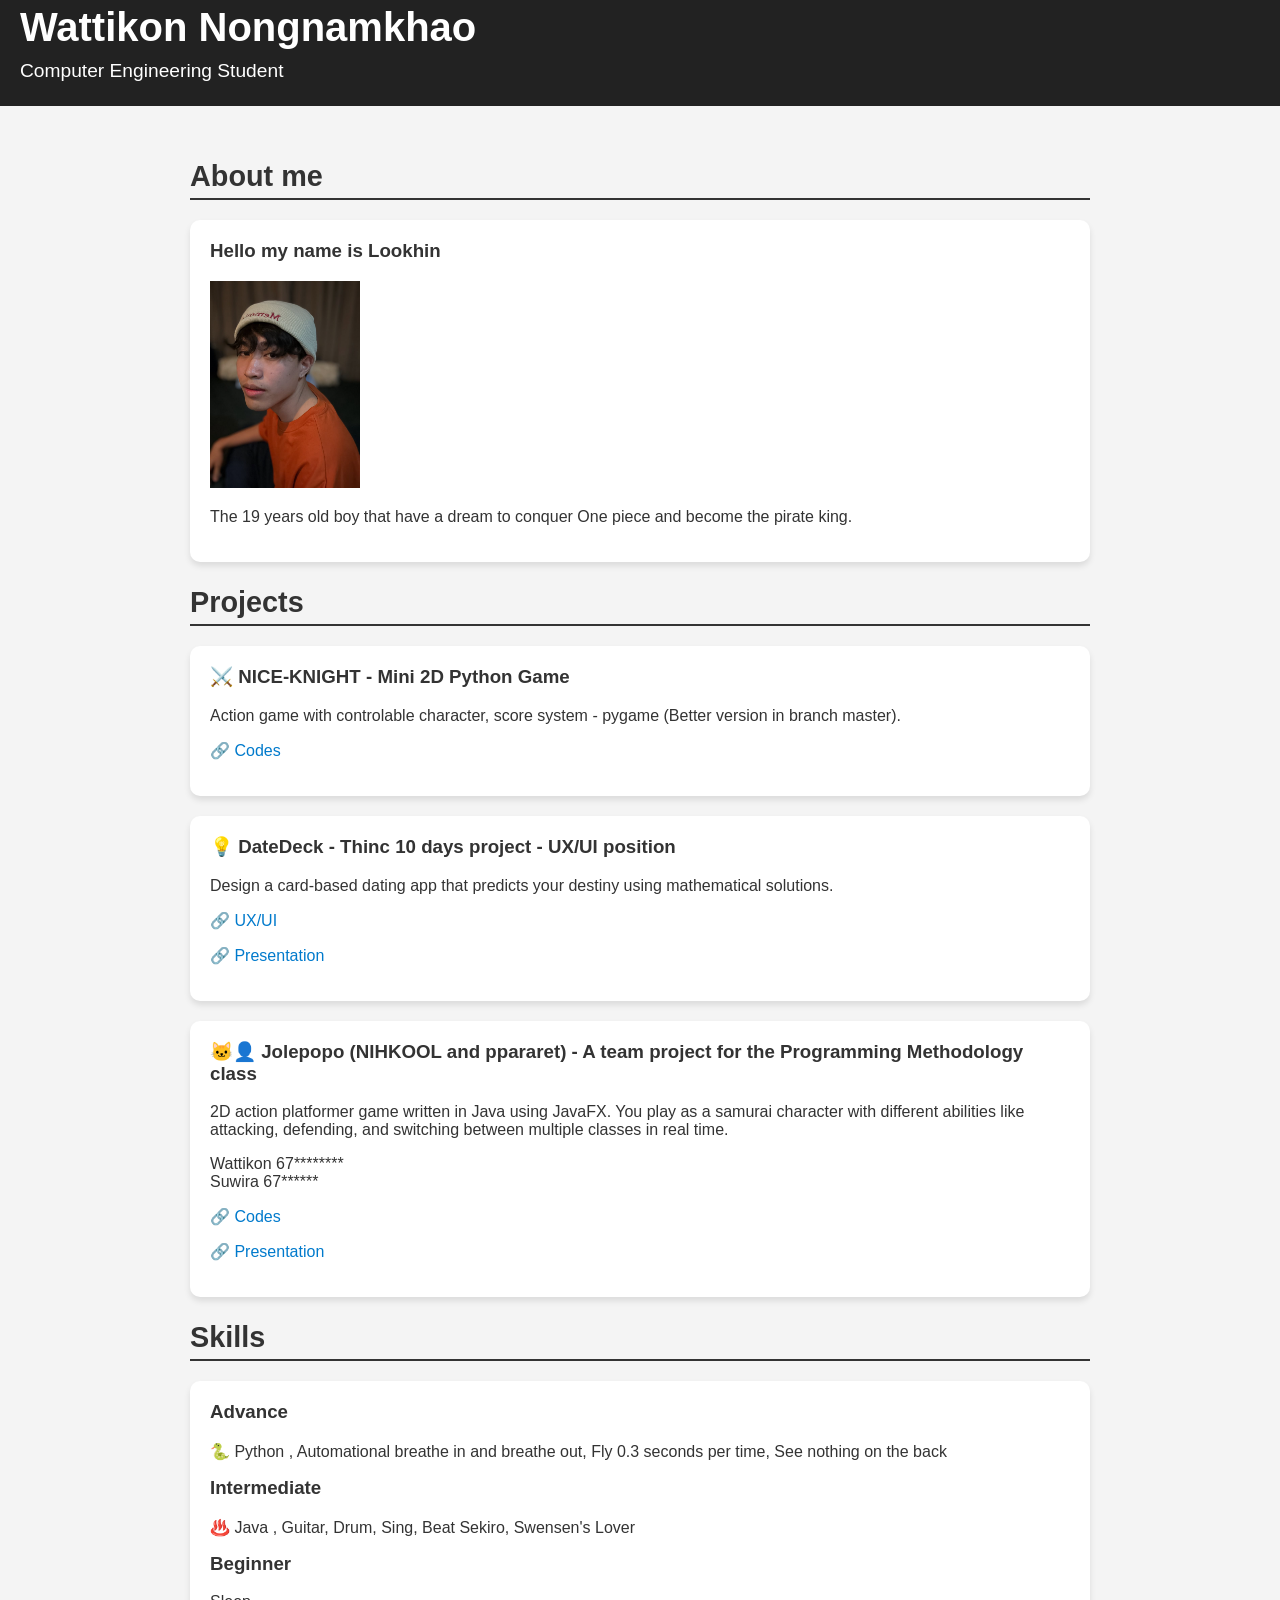
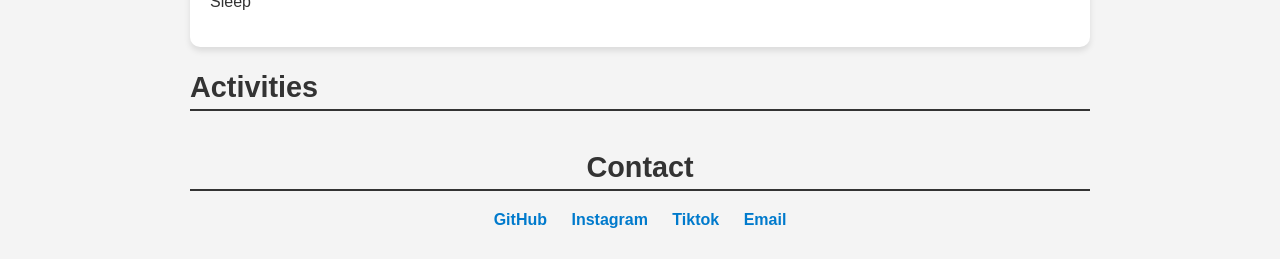
==== index.html @ 2726d1ad "change name little bit" ====
<!DOCTYPE html>
<html lang="en">
<head>
  <meta charset="UTF-8">
  <meta name="viewport" content="width=device-width, initial-scale=1">
  <title>Portfolio</title>
  <link rel="stylesheet" href="style.css">
</head>
<body>

  <header>
    <h1>Wattikon Nongnamkhao</h1>
    <p>Computer Engineering Student</p>
  </header>

  <div class="container">
    <section>
      <h2 class="section-title"> About me </h2>
        <div class="project">
        <h3>Hello my name is Lookhin</h3>
          <img src="me.png" alt="โลโก้" width="150">
        <p> The 19 years old boy that have a dream to conquer One piece and become the pirate king.</p>

    </section>

    <section>
      <h2 class="section-title"> Projects </h2>

        <div class="project">
        <h3>⚔️ NICE-KNIGHT - Mini 2D Python Game</h3>
        <p>Action game with controlable character, score system - pygame (Better version in branch master). </p>
        <p><a href="https://github.com/NIHKOOL/NICE-KNIGHT" target="_blank">🔗 Codes</a></p>
      </div>

        <div class="project">
        <h3>💡 DateDeck - Thinc 10 days project - UX/UI position</h3>
        <p>Design a card-based dating app that predicts your destiny using mathematical solutions. </p>
        <p><a href="https://www.figma.com/design/FRunFDWanLf1aC9BhrR9Vx/10_DAY_PG?node-id=0-1&t=6bzCYbvGDAJPEslu-1" target="_blank">🔗 UX/UI</a></p>
        <p><a href="https://www.canva.com/design/DAGh5MFsft0/31cRJCzz3CAbhAzJuCZLPA/view?utm_content=DAGh5MFsft0&utm_campaign=designshare&utm_medium=link2&utm_source=uniquelinks&utlId=h1750d7910d" target="_blank">🔗 Presentation</a></p>
      </div>
      
      <div class="project">
        <h3>🐱‍👤 Jolepopo (NIHKOOL and ppararet) - A team project for the Programming Methodology class </h3>
        <p>2D action platformer game written in Java using JavaFX. You play as a samurai character with different abilities like attacking, defending, and switching between multiple classes in real time. </p>
        <p>Wattikon 67********  <br> Suwira 67****** </p>

        <p><a href="https://github.com/NIHKOOL/Jolepopo" target="_blank">🔗 Codes</a></p>
        <p><a href="https://youtu.be/oEIywyK6eEs?si=qFvQbNVaqXDaj-V-" target="_blank">🔗 Presentation</a></p>
      </div>

    <section>
      <h2 class="section-title"> Skills </h2>
        <div class="project">
        <h3> Advance </h3>
          <p> 🐍 Python , Automational breathe in and breathe out, Fly 0.3 seconds per time, See nothing on the back</p>
        <h3> Intermediate </h3>
          <p> ♨️ Java , Guitar, Drum, Sing, Beat Sekiro, Swensen's Lover</p>
        <h3> Beginner </h3>
          <p> Sleep </p>
    </section>

     <section>
      <h2 class="section-title"> Activities </h2>

      
    </section>

    <section class="contact">
      <h2 class="section-title">Contact</h2>
      <p></p>
      <div class="social">
        <a href="https://github.com/NIHKOOL" target="_blank">GitHub</a> 
        <a href="https://instagram.com/lo.hin.ok" target="_blank">Instagram</a>
        <a href="https://www.tiktok.com/@nihkool4" target="_blank"> Tiktok</a>
        <a href="https://mail.google.com/mail/u/0/?fs=1&to=wattikorn.nongnamkhao@gmail.com&tf=cm" target="_blank"> Email</a>
      </div>
    </section>
  </div>

</body>
</html>
---- style.css ----
body {
  margin: 0;
  font-family: 'Segoe UI', sans-serif;
  background-color: #f4f4f4;
  color: #333;
}

header {
  background-color: #222;
  color: white;
  padding: 5px 20px;
  text-align: left;
}

header h1 {
  margin: 0;
  font-size: 2.5em;
}

header p {
  margin-top: 10px;
  font-size: 1.2em;
}

.container {
  max-width: 900px;
  margin: auto;
  padding: 30px 20px;
}

.section-title {
  font-size: 1.8em;
  margin-bottom: 20px;
  border-bottom: 2px solid #333;
  padding-bottom: 5px;
}

.project {
  background-color: white;
  padding: 20px;
  margin-bottom: 20px;
  border-radius: 10px;
  box-shadow: 0 4px 6px rgba(0,0,0,0.1);
}

.project h3 {
  margin-top: 0;
}

.project a {
  color: #007acc;
  text-decoration: none;
}

.contact {
  text-align: center;
  margin-top: 40px;
}

.social a {
  margin: 0 10px;
  text-decoration: none;
  color: #007acc;
  font-weight: bold;
}
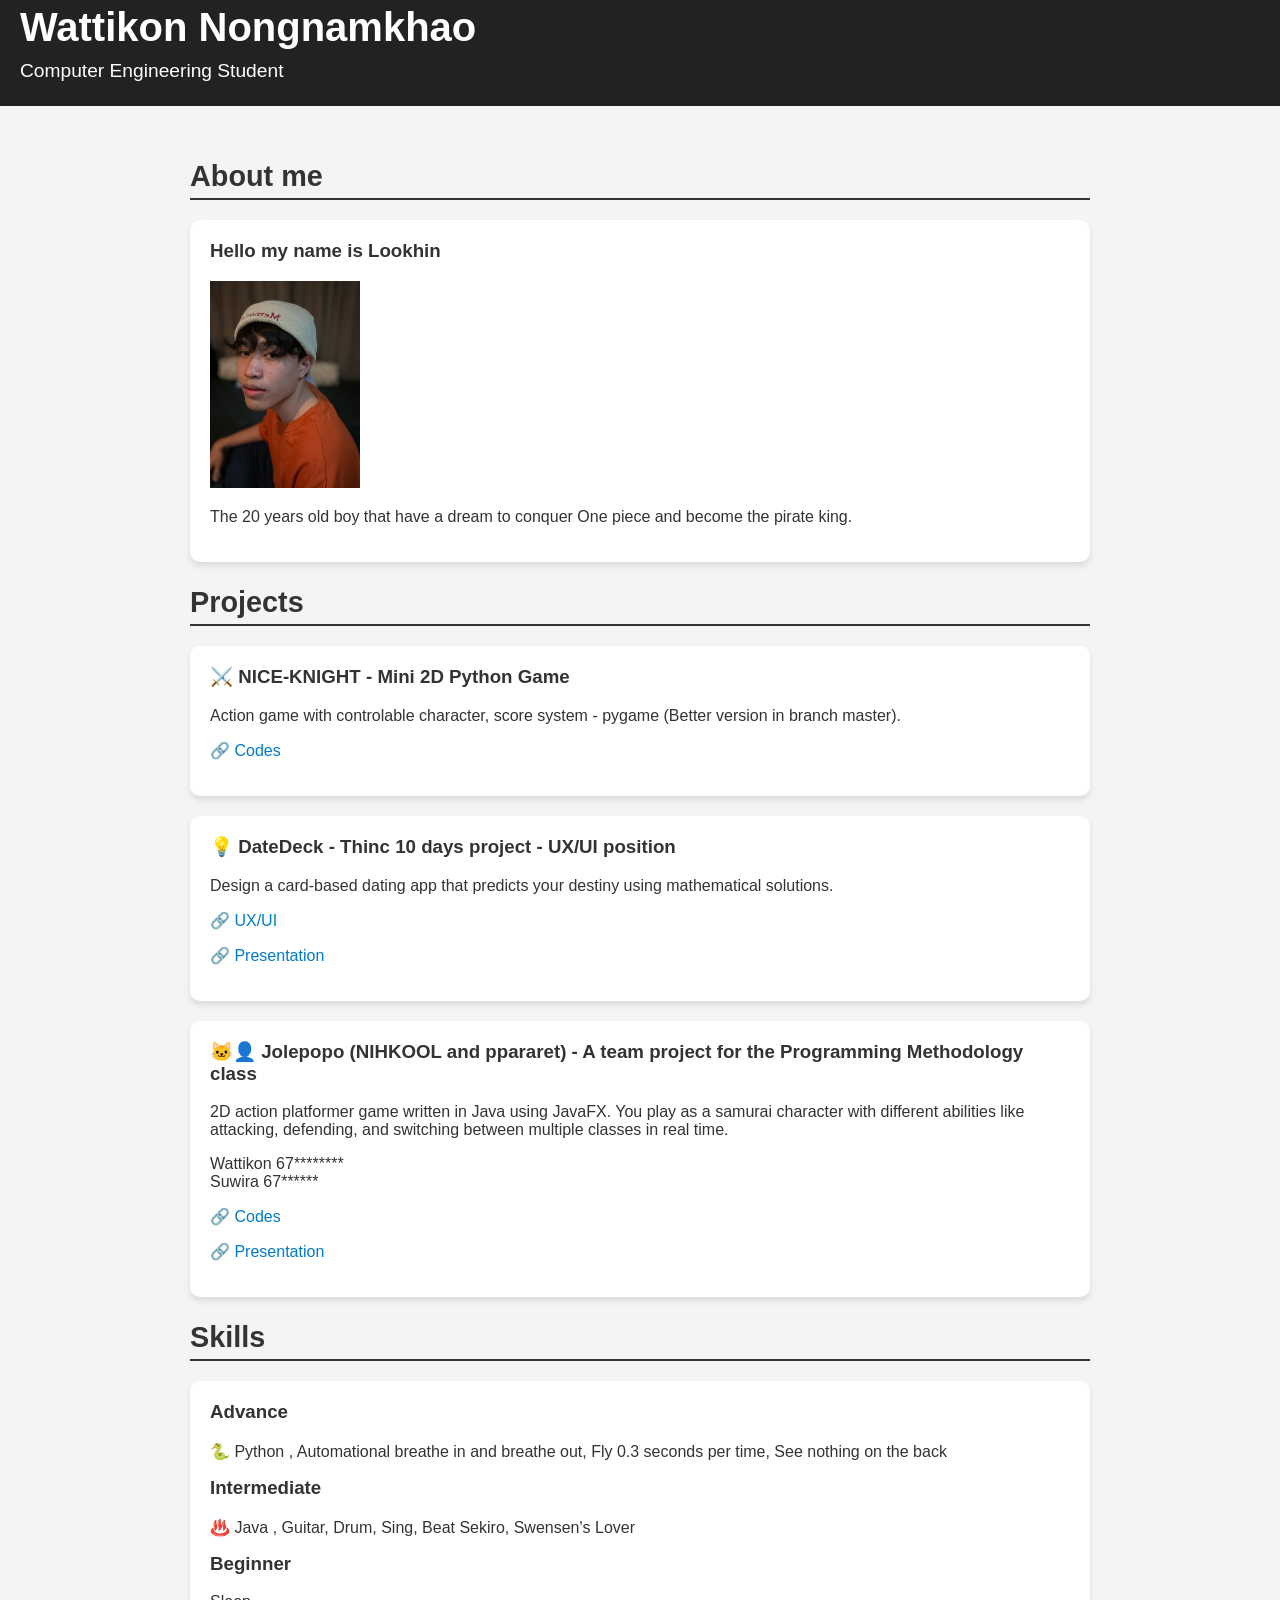
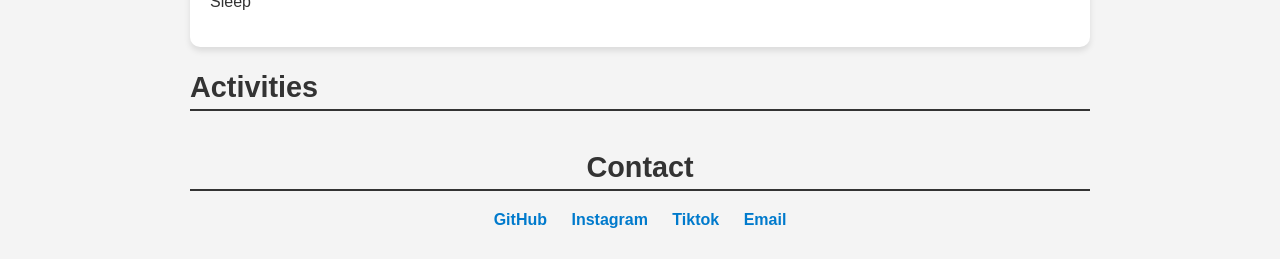
==== commit 5c1ff77a: "change age" ====
--- a/index.html
+++ b/index.html
@@ -19,7 +19,7 @@
         <div class="project">
         <h3>Hello my name is Lookhin</h3>
           <img src="me.png" alt="โลโก้" width="150">
-        <p> The 19 years old boy that have a dream to conquer One piece and become the pirate king.</p>
+        <p> The 20 years old boy that have a dream to conquer One piece and become the pirate king.</p>
 
     </section>
 
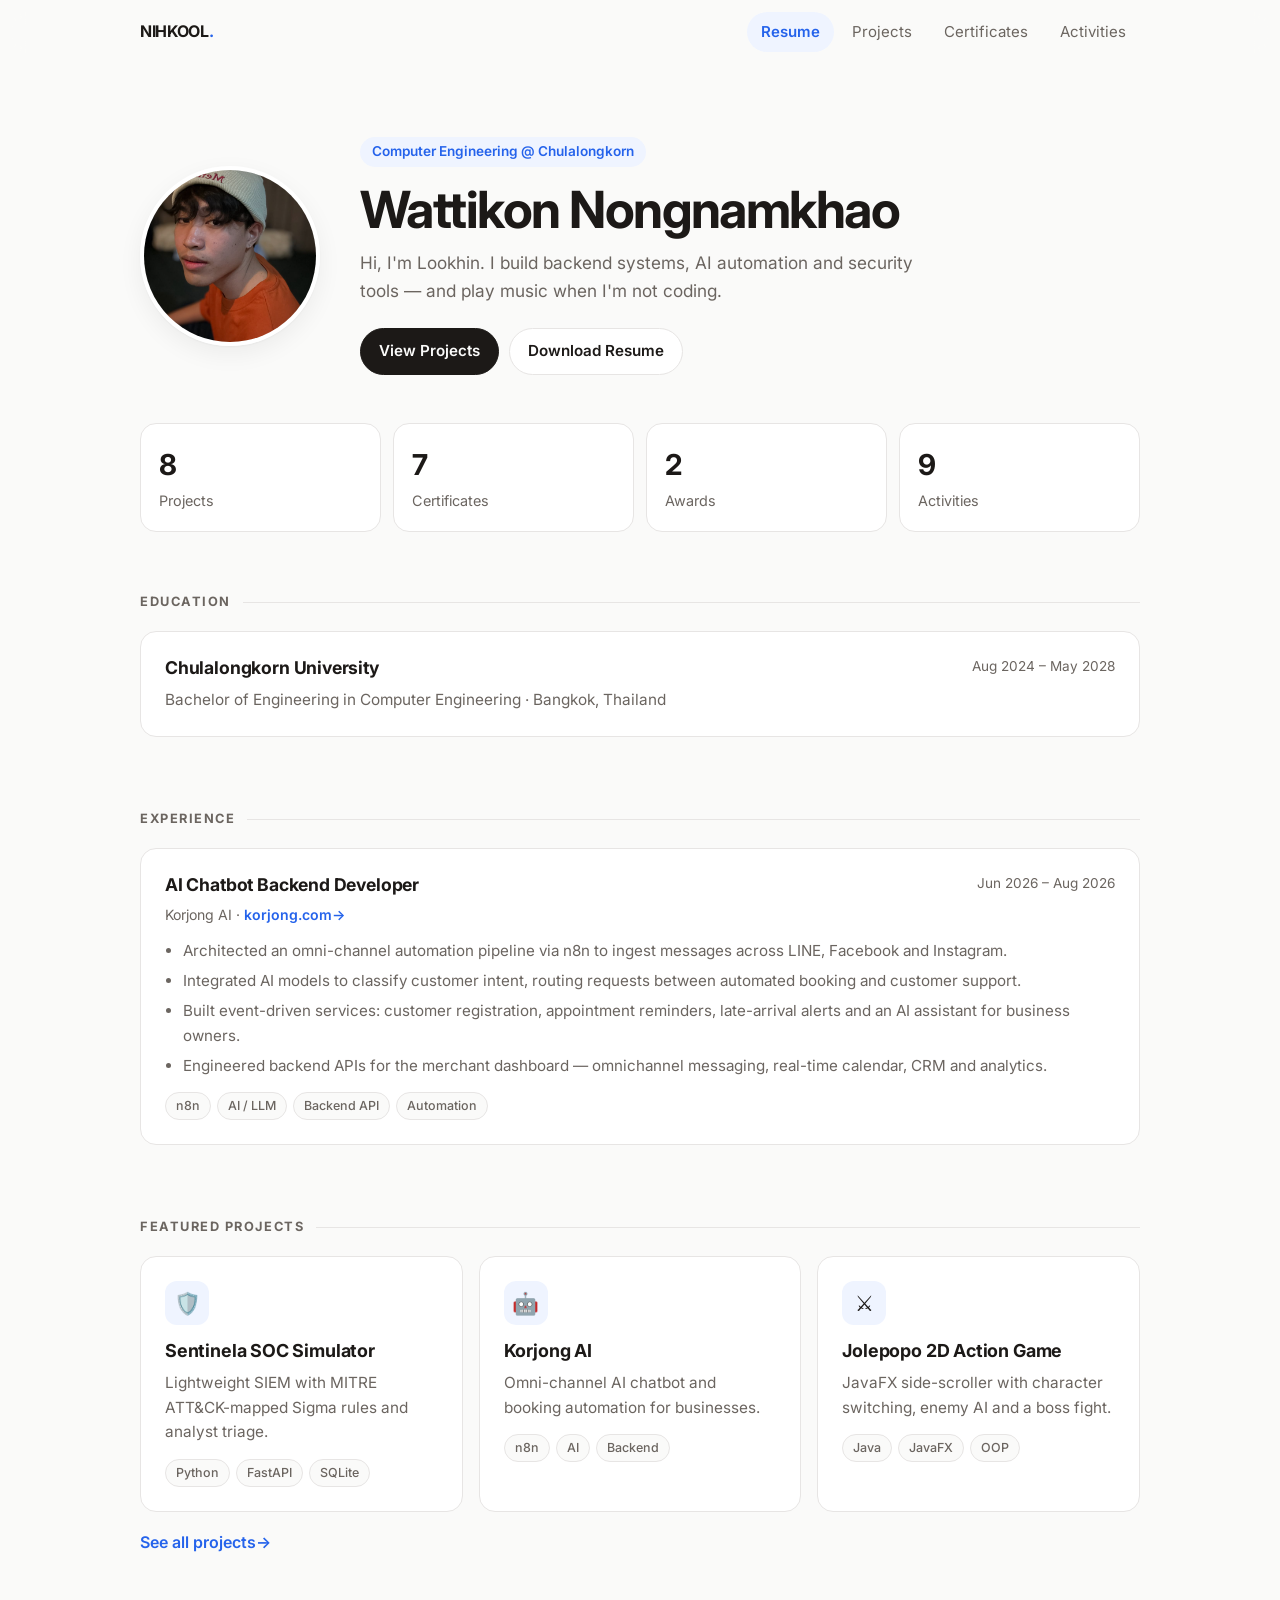
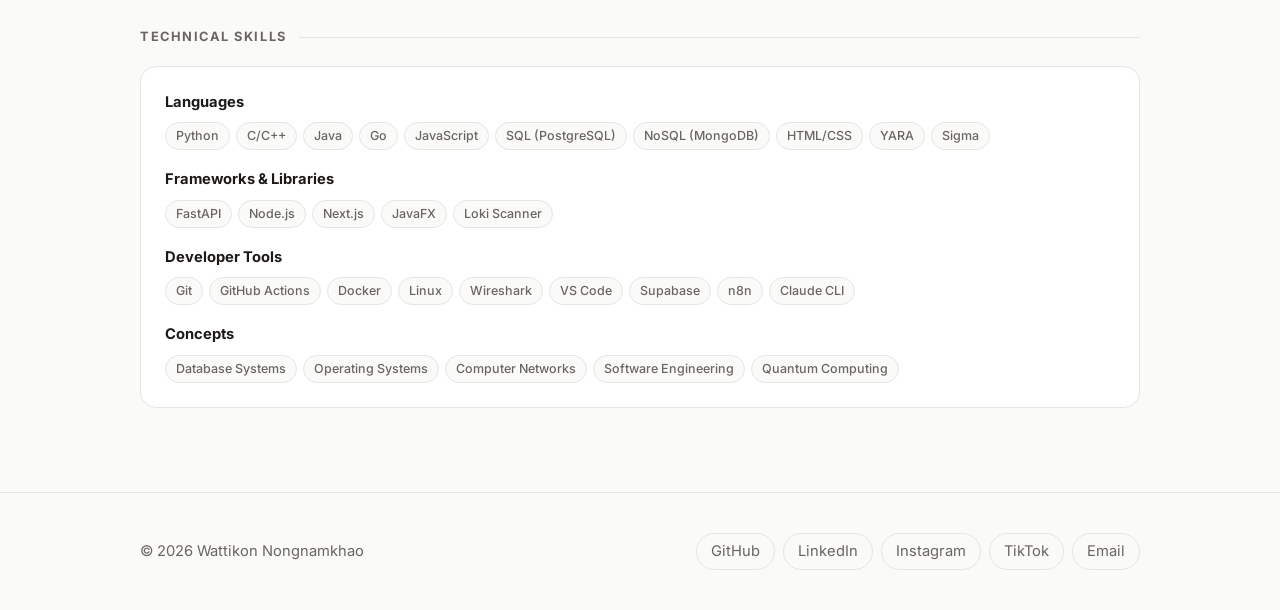
==== commit feff821a: "Redesign" ====
--- a/index.html
+++ b/index.html
@@ -3,79 +3,151 @@
 <head>
   <meta charset="UTF-8">
   <meta name="viewport" content="width=device-width, initial-scale=1">
-  <title>Portfolio</title>
+  <title>Wattikon Nongnamkhao — Portfolio</title>
+  <meta name="description" content="Wattikon Nongnamkhao — Computer Engineering student at Chulalongkorn University. Backend, AI automation and cybersecurity.">
+  <link rel="preconnect" href="https://fonts.googleapis.com">
+  <link rel="preconnect" href="https://fonts.gstatic.com" crossorigin>
+  <link href="https://fonts.googleapis.com/css2?family=Inter:wght@400;500;600;700&family=Noto+Sans+Thai:wght@400;600&display=swap" rel="stylesheet">
   <link rel="stylesheet" href="style.css">
 </head>
 <body>
 
-  <header>
-    <h1>Wattikon Nongnamkhao</h1>
-    <p>Computer Engineering Student</p>
-  </header>
+  <nav class="nav">
+    <div class="container nav-inner">
+      <a href="index.html" class="logo">NIHKOOL<span>.</span></a>
+      <button class="menu-btn" aria-label="Menu"><span></span><span></span><span></span></button>
+      <ul class="nav-links">
+        <li><a href="index.html">Resume</a></li>
+        <li><a href="projects.html">Projects</a></li>
+        <li><a href="certificates.html">Certificates</a></li>
+        <li><a href="activities.html">Activities</a></li>
+      </ul>
+    </div>
+  </nav>
 
-  <div class="container">
+  <main class="container">
+
+    <header class="hero">
+      <img src="me.png" alt="Wattikon Nongnamkhao" class="hero-photo">
+      <div>
+        <span class="eyebrow">Computer Engineering @ Chulalongkorn</span>
+        <h1>Wattikon Nongnamkhao</h1>
+        <p class="lead">Hi, I'm Lookhin. I build backend systems, AI automation and security tools — and play music when I'm not coding.</p>
+        <div class="hero-actions">
+          <a href="projects.html" class="btn primary">View Projects</a>
+          <a href="Wattikon%20Nongnamkhao%20-%20Resume.pdf" class="btn" target="_blank">Download Resume</a>
+        </div>
+      </div>
+    </header>
+
+    <div class="stats reveal">
+      <a href="projects.html" class="stat"><b>8</b><span>Projects</span></a>
+      <a href="certificates.html" class="stat"><b>7</b><span>Certificates</span></a>
+      <a href="certificates.html#awards" class="stat"><b>2</b><span>Awards</span></a>
+      <a href="activities.html" class="stat"><b>9</b><span>Activities</span></a>
+    </div>
+
     <section>
-      <h2 class="section-title"> About me </h2>
-        <div class="project">
-        <h3>Hello my name is Lookhin</h3>
-          <img src="me.png" alt="โลโก้" width="150">
-        <p> The 20 years old boy that have a dream to conquer One piece and become the pirate king.</p>
-
+      <h2 class="section-title">Education</h2>
+      <div class="card reveal">
+        <div class="row">
+          <h3>Chulalongkorn University</h3>
+          <span class="date">Aug 2024 – May 2028</span>
+        </div>
+        <p>Bachelor of Engineering in Computer Engineering · Bangkok, Thailand</p>
+      </div>
     </section>
 
     <section>
-      <h2 class="section-title"> Projects </h2>
-
-        <div class="project">
-        <h3>⚔️ NICE-KNIGHT - Mini 2D Python Game</h3>
-        <p>Action game with controlable character, score system - pygame (Better version in branch master). </p>
-        <p><a href="https://github.com/NIHKOOL/NICE-KNIGHT" target="_blank">🔗 Codes</a></p>
+      <h2 class="section-title">Experience</h2>
+      <div class="card reveal">
+        <div class="row">
+          <h3>AI Chatbot Backend Developer</h3>
+          <span class="date">Jun 2026 – Aug 2026</span>
+        </div>
+        <p class="meta">Korjong AI · <a href="https://korjong.com" target="_blank" class="link-arrow">korjong.com</a></p>
+        <ul>
+          <li>Architected an omni-channel automation pipeline via n8n to ingest messages across LINE, Facebook and Instagram.</li>
+          <li>Integrated AI models to classify customer intent, routing requests between automated booking and customer support.</li>
+          <li>Built event-driven services: customer registration, appointment reminders, late-arrival alerts and an AI assistant for business owners.</li>
+          <li>Engineered backend APIs for the merchant dashboard — omnichannel messaging, real-time calendar, CRM and analytics.</li>
+        </ul>
+        <div class="tags">
+          <span class="tag">n8n</span><span class="tag">AI / LLM</span><span class="tag">Backend API</span><span class="tag">Automation</span>
+        </div>
       </div>
-
-        <div class="project">
-        <h3>💡 DateDeck - Thinc 10 days project - UX/UI position</h3>
-        <p>Design a card-based dating app that predicts your destiny using mathematical solutions. </p>
-        <p><a href="https://www.figma.com/design/FRunFDWanLf1aC9BhrR9Vx/10_DAY_PG?node-id=0-1&t=6bzCYbvGDAJPEslu-1" target="_blank">🔗 UX/UI</a></p>
-        <p><a href="https://www.canva.com/design/DAGh5MFsft0/31cRJCzz3CAbhAzJuCZLPA/view?utm_content=DAGh5MFsft0&utm_campaign=designshare&utm_medium=link2&utm_source=uniquelinks&utlId=h1750d7910d" target="_blank">🔗 Presentation</a></p>
-      </div>
-      
-      <div class="project">
-        <h3>🐱‍👤 Jolepopo (NIHKOOL and ppararet) - A team project for the Programming Methodology class </h3>
-        <p>2D action platformer game written in Java using JavaFX. You play as a samurai character with different abilities like attacking, defending, and switching between multiple classes in real time. </p>
-        <p>Wattikon 67********  <br> Suwira 67****** </p>
-
-        <p><a href="https://github.com/NIHKOOL/Jolepopo" target="_blank">🔗 Codes</a></p>
-        <p><a href="https://youtu.be/oEIywyK6eEs?si=qFvQbNVaqXDaj-V-" target="_blank">🔗 Presentation</a></p>
-      </div>
+    </section>
 
     <section>
-      <h2 class="section-title"> Skills </h2>
-        <div class="project">
-        <h3> Advance </h3>
-          <p> 🐍 Python , Automational breathe in and breathe out, Fly 0.3 seconds per time, See nothing on the back</p>
-        <h3> Intermediate </h3>
-          <p> ♨️ Java , Guitar, Drum, Sing, Beat Sekiro, Swensen's Lover</p>
-        <h3> Beginner </h3>
-          <p> Sleep </p>
+      <h2 class="section-title">Featured Projects</h2>
+      <div class="grid">
+        <a href="projects.html#sentinela" class="card reveal">
+          <div class="icon">🛡️</div>
+          <h3>Sentinela SOC Simulator</h3>
+          <p>Lightweight SIEM with MITRE ATT&amp;CK-mapped Sigma rules and analyst triage.</p>
+          <div class="tags"><span class="tag">Python</span><span class="tag">FastAPI</span><span class="tag">SQLite</span></div>
+        </a>
+        <a href="projects.html#korjong" class="card reveal">
+          <div class="icon">🤖</div>
+          <h3>Korjong AI</h3>
+          <p>Omni-channel AI chatbot and booking automation for businesses.</p>
+          <div class="tags"><span class="tag">n8n</span><span class="tag">AI</span><span class="tag">Backend</span></div>
+        </a>
+        <a href="projects.html#jolepopo" class="card reveal">
+          <div class="icon">⚔️</div>
+          <h3>Jolepopo 2D Action Game</h3>
+          <p>JavaFX side-scroller with character switching, enemy AI and a boss fight.</p>
+          <div class="tags"><span class="tag">Java</span><span class="tag">JavaFX</span><span class="tag">OOP</span></div>
+        </a>
+      </div>
+      <div class="section-foot"><a href="projects.html" class="link-arrow">See all projects</a></div>
     </section>
 
-     <section>
-      <h2 class="section-title"> Activities </h2>
-
-      
+    <section>
+      <h2 class="section-title">Technical Skills</h2>
+      <div class="card skills reveal">
+        <div class="skill-group">
+          <h4>Languages</h4>
+          <div class="tags">
+            <span class="tag">Python</span><span class="tag">C/C++</span><span class="tag">Java</span><span class="tag">Go</span><span class="tag">JavaScript</span><span class="tag">SQL (PostgreSQL)</span><span class="tag">NoSQL (MongoDB)</span><span class="tag">HTML/CSS</span><span class="tag">YARA</span><span class="tag">Sigma</span>
+          </div>
+        </div>
+        <div class="skill-group">
+          <h4>Frameworks &amp; Libraries</h4>
+          <div class="tags">
+            <span class="tag">FastAPI</span><span class="tag">Node.js</span><span class="tag">Next.js</span><span class="tag">JavaFX</span><span class="tag">Loki Scanner</span>
+          </div>
+        </div>
+        <div class="skill-group">
+          <h4>Developer Tools</h4>
+          <div class="tags">
+            <span class="tag">Git</span><span class="tag">GitHub Actions</span><span class="tag">Docker</span><span class="tag">Linux</span><span class="tag">Wireshark</span><span class="tag">VS Code</span><span class="tag">Supabase</span><span class="tag">n8n</span><span class="tag">Claude CLI</span>
+          </div>
+        </div>
+        <div class="skill-group">
+          <h4>Concepts</h4>
+          <div class="tags">
+            <span class="tag">Database Systems</span><span class="tag">Operating Systems</span><span class="tag">Computer Networks</span><span class="tag">Software Engineering</span><span class="tag">Quantum Computing</span>
+          </div>
+        </div>
+      </div>
     </section>
 
-    <section class="contact">
-      <h2 class="section-title">Contact</h2>
-      <p></p>
+  </main>
+
+  <footer class="footer">
+    <div class="container footer-inner">
+      <span>© <span class="year"></span> Wattikon Nongnamkhao</span>
       <div class="social">
-        <a href="https://github.com/NIHKOOL" target="_blank">GitHub</a> 
+        <a href="https://github.com/NIHKOOL" target="_blank">GitHub</a>
+        <a href="https://linkedin.com/in/wattikon-nongnamkhao" target="_blank">LinkedIn</a>
         <a href="https://instagram.com/lo.hin.ok" target="_blank">Instagram</a>
-        <a href="https://www.tiktok.com/@nihkool4" target="_blank"> Tiktok</a>
-        <a href="https://mail.google.com/mail/u/0/?fs=1&to=wattikorn.nongnamkhao@gmail.com&tf=cm" target="_blank"> Email</a>
+        <a href="https://www.tiktok.com/@nihkool4" target="_blank">TikTok</a>
+        <a href="mailto:wattikorn.nongnamkhao@gmail.com">Email</a>
       </div>
-    </section>
-  </div>
+    </div>
+  </footer>
 
+  <script src="main.js"></script>
 </body>
-</html>+</html>
--- a/style.css
+++ b/style.css
@@ -1,65 +1,395 @@
+/* ---------- Tokens ---------- */
+:root {
+  --bg: #fafaf9;
+  --surface: #ffffff;
+  --text: #1c1917;
+  --muted: #6b6560;
+  --line: #e7e5e4;
+  --accent: #2563eb;
+  --accent-soft: #eff4ff;
+  --shadow: 0 1px 2px rgba(0, 0, 0, .04), 0 8px 24px rgba(0, 0, 0, .06);
+  --radius: 16px;
+  --ease: cubic-bezier(.2, .7, .2, 1);
+  --max: 1040px;
+  color-scheme: light;
+}
+
+@media (prefers-color-scheme: dark) {
+  :root {
+    --bg: #0f0f10;
+    --surface: #18181b;
+    --text: #f4f4f5;
+    --muted: #a1a1aa;
+    --line: #27272a;
+    --accent: #60a5fa;
+    --accent-soft: #172036;
+    --shadow: 0 1px 2px rgba(0, 0, 0, .3), 0 8px 24px rgba(0, 0, 0, .35);
+    color-scheme: dark;
+  }
+}
+
+/* Smooth cross-page transitions (supported browsers) */
+@view-transition { navigation: auto; }
+::view-transition-old(root),
+::view-transition-new(root) { animation-duration: .35s; }
+
+/* ---------- Base ---------- */
+* { box-sizing: border-box; margin: 0; padding: 0; }
+
+html { scroll-behavior: smooth; scroll-padding-top: 80px; }
+
 body {
-  margin: 0;
-  font-family: 'Segoe UI', sans-serif;
-  background-color: #f4f4f4;
-  color: #333;
-}
-
-header {
-  background-color: #222;
-  color: white;
-  padding: 5px 20px;
-  text-align: left;
-}
-
-header h1 {
-  margin: 0;
-  font-size: 2.5em;
-}
-
-header p {
-  margin-top: 10px;
-  font-size: 1.2em;
-}
-
-.container {
-  max-width: 900px;
-  margin: auto;
-  padding: 30px 20px;
-}
-
+  font-family: "Inter", "Noto Sans Thai", system-ui, -apple-system, sans-serif;
+  background: var(--bg);
+  color: var(--text);
+  line-height: 1.6;
+  -webkit-font-smoothing: antialiased;
+  animation: page-in .5s var(--ease);
+}
+
+@keyframes page-in {
+  from { opacity: 0; transform: translateY(8px); }
+  to { opacity: 1; transform: none; }
+}
+
+a { color: inherit; text-decoration: none; }
+img { max-width: 100%; display: block; }
+
+.container { max-width: var(--max); margin: 0 auto; padding: 0 20px; }
+
+/* ---------- Nav ---------- */
+.nav {
+  position: sticky;
+  top: 0;
+  z-index: 50;
+  background: color-mix(in srgb, var(--bg) 80%, transparent);
+  backdrop-filter: saturate(180%) blur(12px);
+  -webkit-backdrop-filter: saturate(180%) blur(12px);
+  border-bottom: 1px solid transparent;
+  transition: border-color .3s;
+}
+.nav.scrolled { border-bottom-color: var(--line); }
+
+.nav-inner {
+  display: flex;
+  align-items: center;
+  justify-content: space-between;
+  height: 64px;
+}
+
+.logo { font-weight: 700; letter-spacing: -.02em; }
+.logo span { color: var(--accent); }
+
+.nav-links { display: flex; gap: 4px; list-style: none; }
+.nav-links a {
+  display: block;
+  padding: 8px 14px;
+  border-radius: 999px;
+  font-size: .94rem;
+  color: var(--muted);
+  transition: color .2s, background .2s;
+}
+.nav-links a:hover { color: var(--text); background: var(--line); }
+.nav-links a.active { color: var(--accent); background: var(--accent-soft); font-weight: 600; }
+
+.menu-btn {
+  display: none;
+  width: 40px;
+  height: 40px;
+  border: 0;
+  border-radius: 10px;
+  background: transparent;
+  color: var(--text);
+  cursor: pointer;
+}
+.menu-btn span {
+  display: block;
+  width: 20px;
+  height: 2px;
+  margin: 5px auto;
+  background: currentColor;
+  border-radius: 2px;
+  transition: transform .3s var(--ease), opacity .2s;
+}
+.nav.open .menu-btn span:nth-child(1) { transform: translateY(7px) rotate(45deg); }
+.nav.open .menu-btn span:nth-child(2) { opacity: 0; }
+.nav.open .menu-btn span:nth-child(3) { transform: translateY(-7px) rotate(-45deg); }
+
+@media (max-width: 720px) {
+  .menu-btn { display: block; }
+  .nav-links {
+    position: absolute;
+    top: 64px;
+    left: 0;
+    right: 0;
+    flex-direction: column;
+    padding: 8px 16px 16px;
+    background: var(--bg);
+    border-bottom: 1px solid var(--line);
+    opacity: 0;
+    transform: translateY(-8px);
+    pointer-events: none;
+    transition: opacity .25s, transform .25s var(--ease);
+  }
+  .nav.open .nav-links { opacity: 1; transform: none; pointer-events: auto; }
+  .nav-links a { padding: 12px 14px; border-radius: 12px; }
+}
+
+/* ---------- Hero ---------- */
+.hero {
+  display: grid;
+  grid-template-columns: auto 1fr;
+  gap: 40px;
+  align-items: center;
+  padding: 72px 0 48px;
+}
+.hero-photo {
+  width: 180px;
+  height: 180px;
+  border-radius: 50%;
+  object-fit: cover;
+  border: 4px solid var(--surface);
+  box-shadow: var(--shadow);
+}
+.eyebrow {
+  display: inline-block;
+  font-size: .85rem;
+  font-weight: 600;
+  color: var(--accent);
+  background: var(--accent-soft);
+  padding: 4px 12px;
+  border-radius: 999px;
+  margin-bottom: 14px;
+}
+.hero h1 {
+  font-size: clamp(2rem, 5vw, 3.2rem);
+  line-height: 1.1;
+  letter-spacing: -.03em;
+  margin-bottom: 12px;
+}
+.hero p.lead { color: var(--muted); font-size: 1.08rem; max-width: 560px; }
+.hero-actions { display: flex; flex-wrap: wrap; gap: 10px; margin-top: 24px; }
+
+@media (max-width: 720px) {
+  .hero { grid-template-columns: 1fr; text-align: center; gap: 24px; padding: 40px 0 32px; }
+  .hero-photo { width: 140px; height: 140px; margin: 0 auto; }
+  .hero p.lead { margin: 0 auto; }
+  .hero-actions { justify-content: center; }
+}
+
+/* ---------- Page header (sub pages) ---------- */
+.page-head { padding: 64px 0 24px; }
+.page-head h1 {
+  font-size: clamp(1.9rem, 4.5vw, 2.8rem);
+  letter-spacing: -.03em;
+  line-height: 1.15;
+}
+.page-head p { color: var(--muted); margin-top: 8px; max-width: 600px; }
+
+/* ---------- Buttons ---------- */
+.btn {
+  display: inline-flex;
+  align-items: center;
+  gap: 8px;
+  padding: 10px 18px;
+  border-radius: 999px;
+  font-weight: 600;
+  font-size: .95rem;
+  border: 1px solid var(--line);
+  background: var(--surface);
+  transition: transform .2s var(--ease), box-shadow .2s, background .2s;
+}
+.btn:hover { transform: translateY(-2px); box-shadow: var(--shadow); }
+.btn:active { transform: translateY(0); }
+.btn.primary { background: var(--text); color: var(--bg); border-color: var(--text); }
+
+/* ---------- Stats ---------- */
+.stats {
+  display: grid;
+  grid-template-columns: repeat(4, 1fr);
+  gap: 12px;
+  margin-bottom: 24px;
+}
+.stat {
+  display: block;
+  padding: 18px;
+  background: var(--surface);
+  border: 1px solid var(--line);
+  border-radius: var(--radius);
+  transition: transform .25s var(--ease), box-shadow .25s;
+}
+.stat:hover { transform: translateY(-3px); box-shadow: var(--shadow); }
+.stat b { display: block; font-size: 1.8rem; letter-spacing: -.02em; }
+.stat span { color: var(--muted); font-size: .9rem; }
+@media (max-width: 720px) { .stats { grid-template-columns: repeat(2, 1fr); } }
+
+/* ---------- Sections ---------- */
+section { padding: 36px 0; }
 .section-title {
-  font-size: 1.8em;
-  margin-bottom: 20px;
-  border-bottom: 2px solid #333;
-  padding-bottom: 5px;
-}
-
-.project {
-  background-color: white;
-  padding: 20px;
-  margin-bottom: 20px;
-  border-radius: 10px;
-  box-shadow: 0 4px 6px rgba(0,0,0,0.1);
-}
-
-.project h3 {
-  margin-top: 0;
-}
-
-.project a {
-  color: #007acc;
-  text-decoration: none;
-}
-
-.contact {
-  text-align: center;
-  margin-top: 40px;
-}
-
+  font-size: .8rem;
+  font-weight: 700;
+  letter-spacing: .12em;
+  text-transform: uppercase;
+  color: var(--muted);
+  margin-bottom: 18px;
+  display: flex;
+  align-items: center;
+  gap: 12px;
+}
+.section-title::after { content: ""; flex: 1; height: 1px; background: var(--line); }
+
+.section-foot { margin-top: 18px; }
+.link-arrow { color: var(--accent); font-weight: 600; }
+.link-arrow::after { content: " →"; display: inline-block; transition: transform .2s var(--ease); }
+.link-arrow:hover::after { transform: translateX(4px); }
+
+/* ---------- Cards ---------- */
+.card {
+  background: var(--surface);
+  border: 1px solid var(--line);
+  border-radius: var(--radius);
+  padding: 24px;
+  transition: transform .3s var(--ease), box-shadow .3s, border-color .3s;
+}
+.card:hover {
+  transform: translateY(-4px);
+  box-shadow: var(--shadow);
+  border-color: color-mix(in srgb, var(--accent) 35%, var(--line));
+}
+
+.grid { display: grid; gap: 16px; grid-template-columns: repeat(auto-fill, minmax(290px, 1fr)); }
+.grid.two { grid-template-columns: repeat(auto-fill, minmax(420px, 1fr)); }
+@media (max-width: 720px) { .grid.two { grid-template-columns: 1fr; } }
+
+.card-top { display: flex; align-items: flex-start; justify-content: space-between; gap: 12px; margin-bottom: 8px; }
+.card h3 { font-size: 1.12rem; letter-spacing: -.01em; line-height: 1.35; }
+.card .meta { color: var(--muted); font-size: .88rem; }
+.card .date { color: var(--muted); font-size: .85rem; white-space: nowrap; }
+.card p { color: var(--muted); margin-top: 8px; font-size: .96rem; }
+.card ul { margin: 12px 0 0 18px; color: var(--muted); font-size: .95rem; }
+.card li + li { margin-top: 6px; }
+
+.icon {
+  width: 44px;
+  height: 44px;
+  display: grid;
+  place-items: center;
+  border-radius: 12px;
+  background: var(--accent-soft);
+  font-size: 1.35rem;
+  margin-bottom: 14px;
+}
+
+.tags { display: flex; flex-wrap: wrap; gap: 6px; margin-top: 14px; }
+.tag {
+  font-size: .78rem;
+  font-weight: 500;
+  padding: 3px 10px;
+  border-radius: 999px;
+  background: var(--bg);
+  border: 1px solid var(--line);
+  color: var(--muted);
+}
+
+.links { display: flex; flex-wrap: wrap; gap: 14px; margin-top: 16px; font-size: .92rem; }
+.links a { color: var(--accent); font-weight: 600; }
+.links a:hover { text-decoration: underline; text-underline-offset: 3px; }
+
+/* ---------- Resume rows ---------- */
+.row {
+  display: flex;
+  justify-content: space-between;
+  gap: 16px;
+  flex-wrap: wrap;
+}
+.row h3 { font-size: 1.1rem; }
+
+/* ---------- Skills ---------- */
+.skills { display: grid; gap: 18px; }
+.skill-group h4 { font-size: .92rem; margin-bottom: 8px; }
+.skill-group .tags { margin-top: 0; }
+
+/* ---------- Tabs / filter ---------- */
+.tabs {
+  display: inline-flex;
+  gap: 4px;
+  padding: 4px;
+  background: var(--surface);
+  border: 1px solid var(--line);
+  border-radius: 999px;
+  margin-bottom: 8px;
+  max-width: 100%;
+  overflow-x: auto;
+}
+.tabs button {
+  border: 0;
+  background: transparent;
+  color: var(--muted);
+  font: inherit;
+  font-size: .92rem;
+  font-weight: 600;
+  padding: 8px 16px;
+  border-radius: 999px;
+  cursor: pointer;
+  white-space: nowrap;
+  transition: background .25s, color .25s;
+}
+.tabs button.active { background: var(--text); color: var(--bg); }
+
+[data-group].hidden { display: none; }
+
+/* ---------- Timeline ---------- */
+.timeline { list-style: none; position: relative; padding-left: 28px; }
+.timeline::before {
+  content: "";
+  position: absolute;
+  left: 7px;
+  top: 6px;
+  bottom: 6px;
+  width: 2px;
+  background: var(--line);
+}
+.timeline li { position: relative; margin-bottom: 14px; }
+.timeline li::before {
+  content: "";
+  position: absolute;
+  left: -27px;
+  top: 28px;
+  width: 12px;
+  height: 12px;
+  border-radius: 50%;
+  background: var(--surface);
+  border: 2px solid var(--accent);
+}
+.timeline .card { padding: 18px 20px; }
+.timeline .role { color: var(--accent); font-weight: 600; font-size: .92rem; margin-top: 2px; }
+
+/* ---------- Footer ---------- */
+.footer {
+  margin-top: 48px;
+  padding: 40px 0;
+  border-top: 1px solid var(--line);
+  color: var(--muted);
+  font-size: .92rem;
+}
+.footer-inner { display: flex; justify-content: space-between; align-items: center; flex-wrap: wrap; gap: 16px; }
+.social { display: flex; flex-wrap: wrap; gap: 8px; }
 .social a {
-  margin: 0 10px;
-  text-decoration: none;
-  color: #007acc;
-  font-weight: bold;
-}+  padding: 6px 14px;
+  border: 1px solid var(--line);
+  border-radius: 999px;
+  transition: color .2s, border-color .2s, transform .2s var(--ease);
+}
+.social a:hover { color: var(--accent); border-color: var(--accent); transform: translateY(-2px); }
+
+/* ---------- Scroll reveal ---------- */
+.reveal { opacity: 0; transform: translateY(18px); transition: opacity .6s var(--ease), transform .6s var(--ease); }
+.reveal.in { opacity: 1; transform: none; }
+
+@media (prefers-reduced-motion: reduce) {
+  *, *::before, *::after { animation: none !important; transition: none !important; }
+  html { scroll-behavior: auto; }
+  .reveal { opacity: 1; transform: none; }
+}
+
+.group-meta { color: var(--muted); font-size: .92rem; margin: -6px 0 16px; }
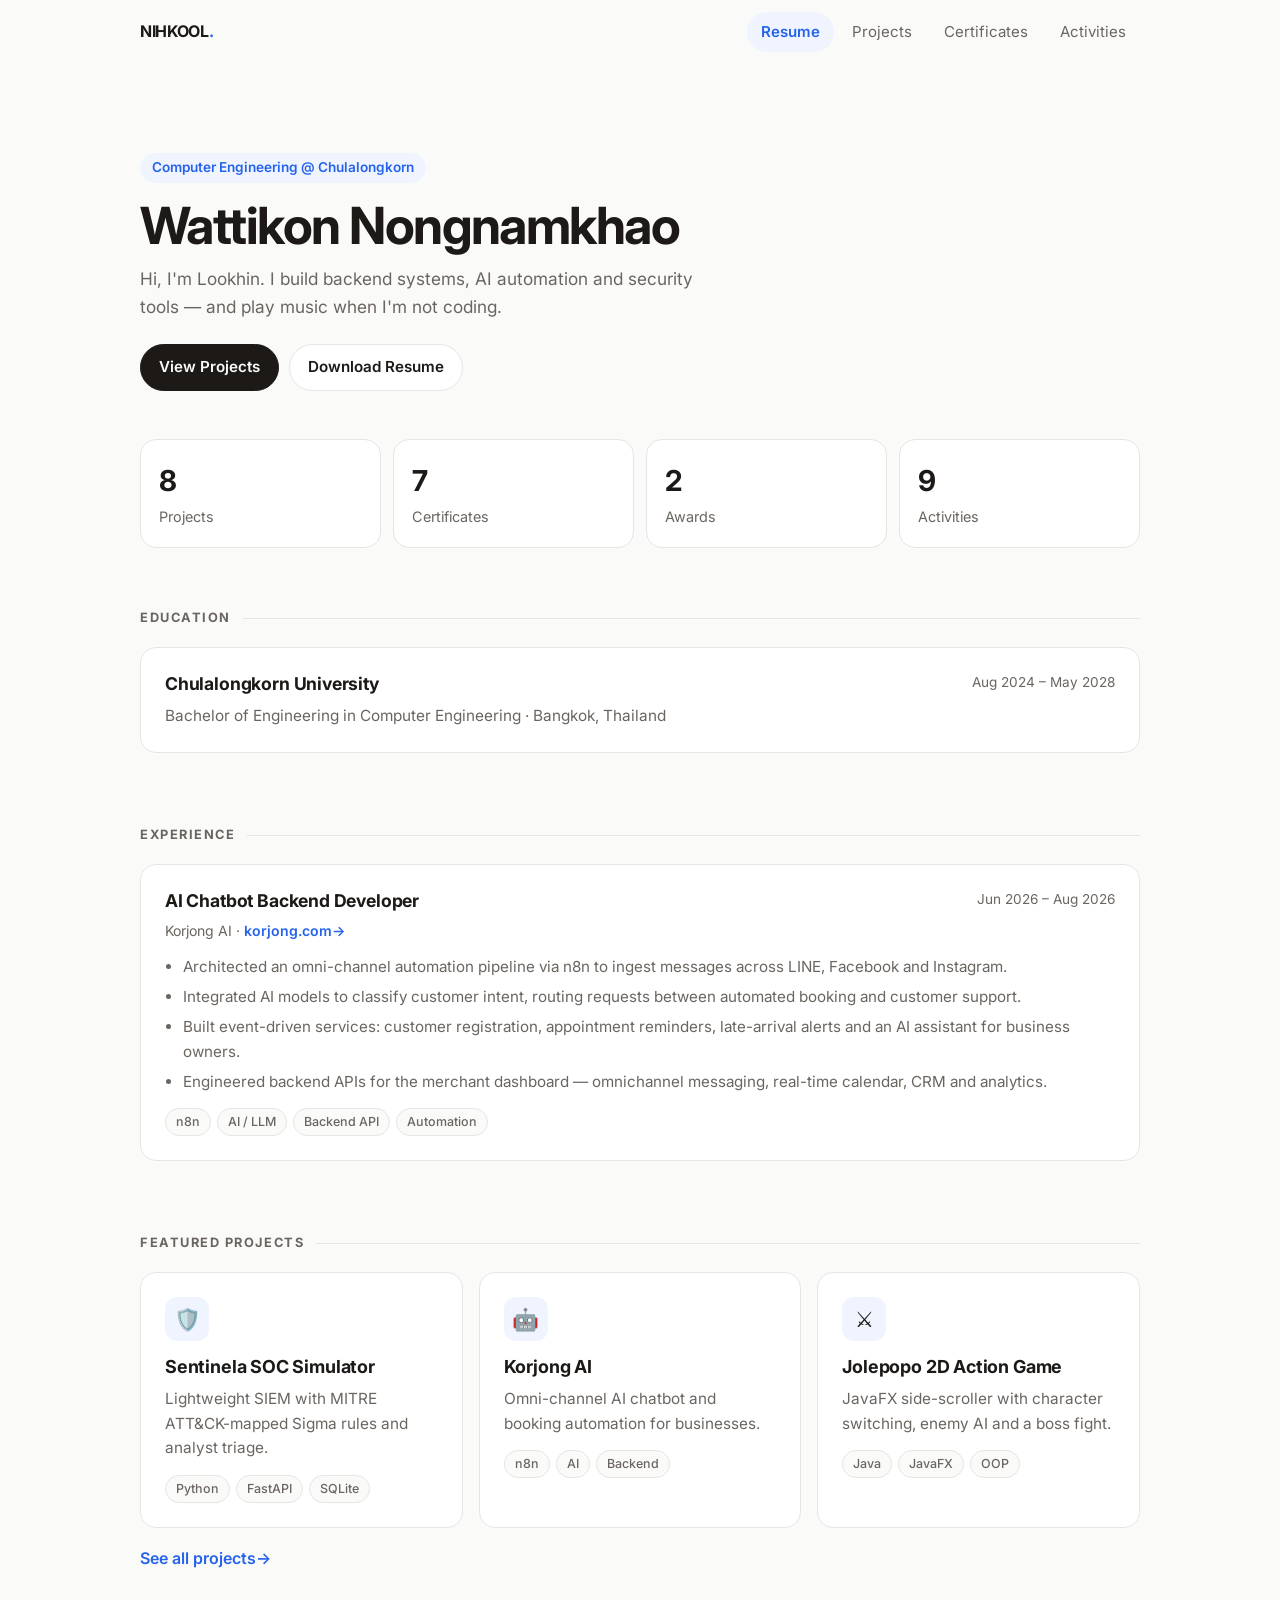
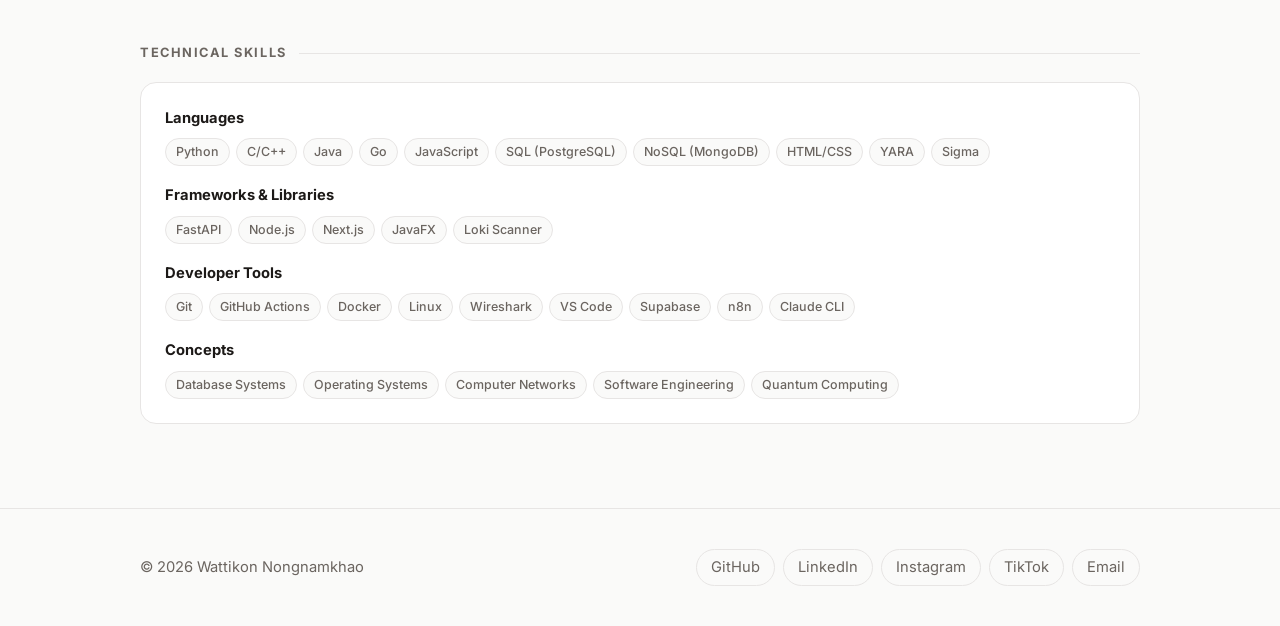
==== commit 3c16578a: "fd" ====
--- a/index.html
+++ b/index.html
@@ -28,7 +28,6 @@
   <main class="container">
 
     <header class="hero">
-      <img src="me.png" alt="Wattikon Nongnamkhao" class="hero-photo">
       <div>
         <span class="eyebrow">Computer Engineering @ Chulalongkorn</span>
         <h1>Wattikon Nongnamkhao</h1>
--- a/style.css
+++ b/style.css
@@ -137,19 +137,7 @@
 
 /* ---------- Hero ---------- */
 .hero {
-  display: grid;
-  grid-template-columns: auto 1fr;
-  gap: 40px;
-  align-items: center;
-  padding: 72px 0 48px;
-}
-.hero-photo {
-  width: 180px;
-  height: 180px;
-  border-radius: 50%;
-  object-fit: cover;
-  border: 4px solid var(--surface);
-  box-shadow: var(--shadow);
+  padding: 88px 0 48px;
 }
 .eyebrow {
   display: inline-block;
@@ -171,10 +159,7 @@
 .hero-actions { display: flex; flex-wrap: wrap; gap: 10px; margin-top: 24px; }
 
 @media (max-width: 720px) {
-  .hero { grid-template-columns: 1fr; text-align: center; gap: 24px; padding: 40px 0 32px; }
-  .hero-photo { width: 140px; height: 140px; margin: 0 auto; }
-  .hero p.lead { margin: 0 auto; }
-  .hero-actions { justify-content: center; }
+  .hero { padding: 48px 0 32px; }
 }
 
 /* ---------- Page header (sub pages) ---------- */
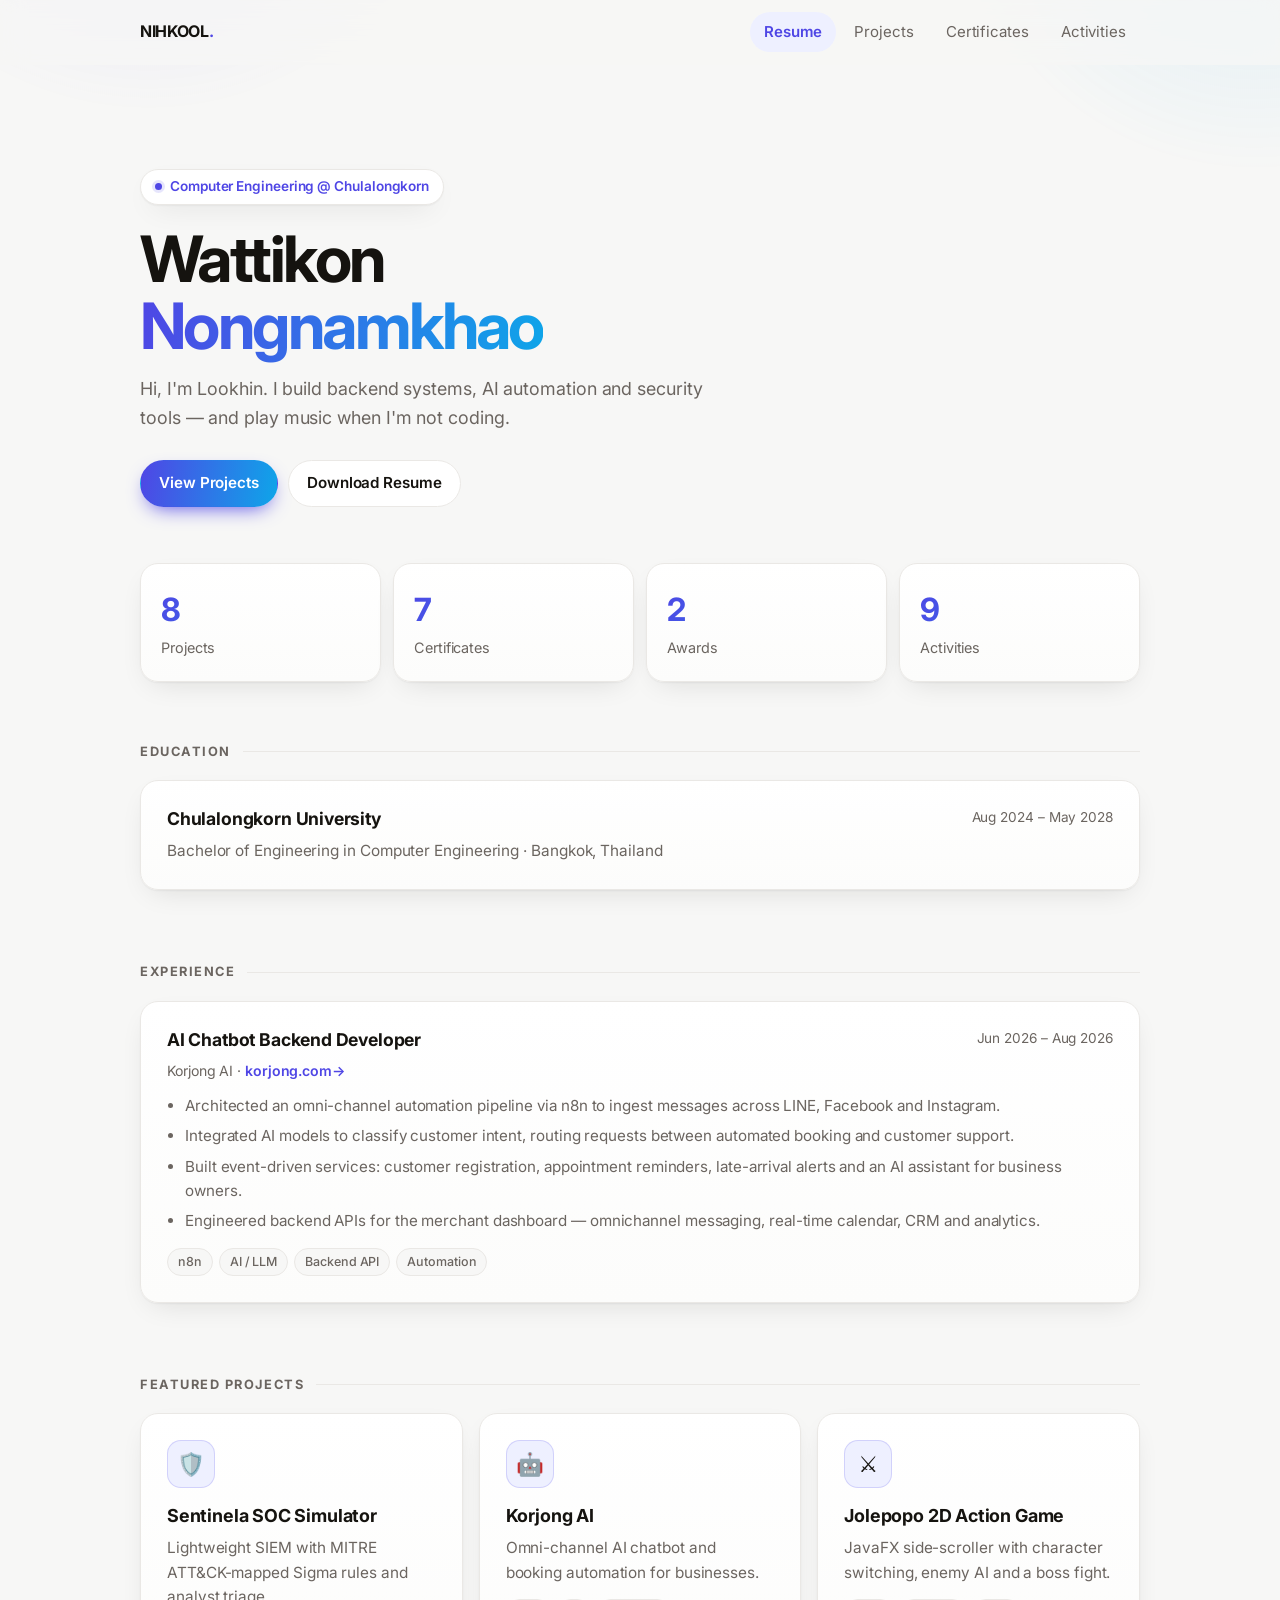
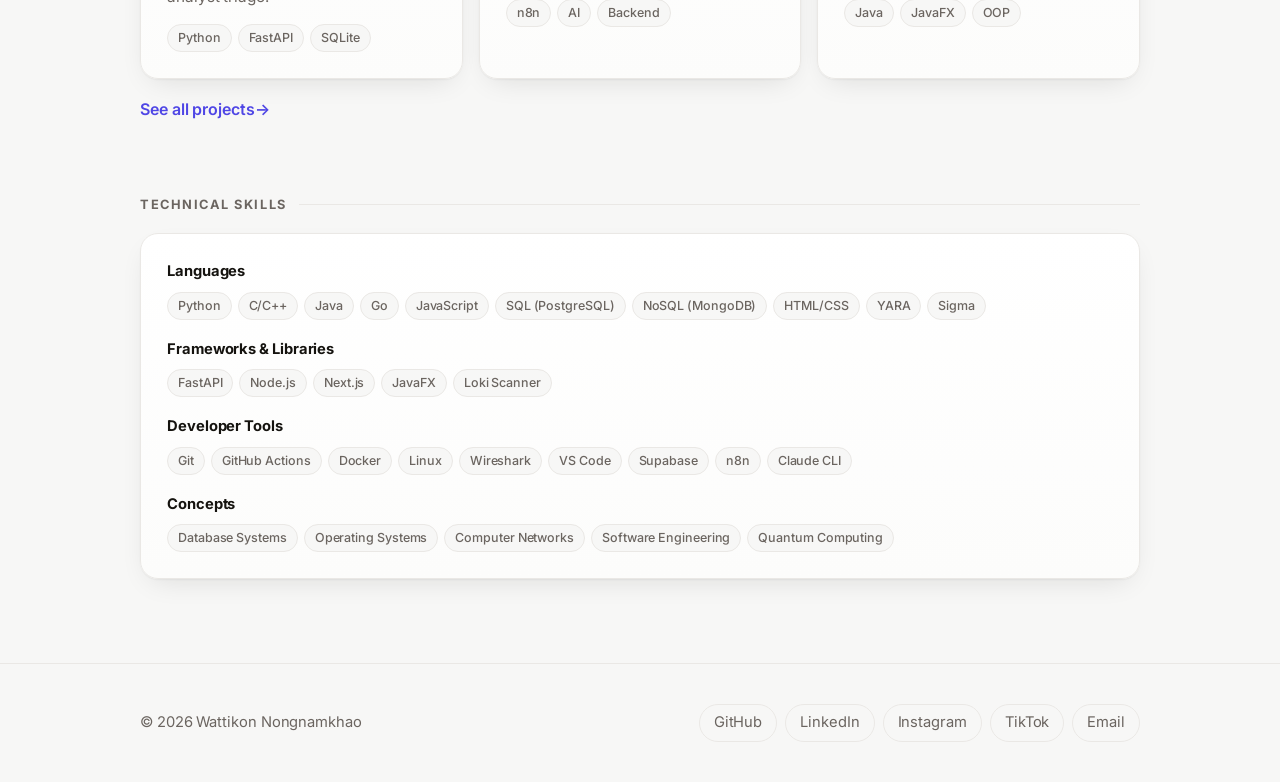
==== commit 23d55340: "Test" ====
--- a/index.html
+++ b/index.html
@@ -30,7 +30,7 @@
     <header class="hero">
       <div>
         <span class="eyebrow">Computer Engineering @ Chulalongkorn</span>
-        <h1>Wattikon Nongnamkhao</h1>
+        <h1>Wattikon<br><span class="grad">Nongnamkhao</span></h1>
         <p class="lead">Hi, I'm Lookhin. I build backend systems, AI automation and security tools — and play music when I'm not coding.</p>
         <div class="hero-actions">
           <a href="projects.html" class="btn primary">View Projects</a>
--- a/style.css
+++ b/style.css
@@ -1,14 +1,21 @@
 /* ---------- Tokens ---------- */
 :root {
-  --bg: #fafaf9;
+  --bg: #f7f7f6;
   --surface: #ffffff;
-  --text: #1c1917;
+  --surface-2: #fcfcfb;
+  --text: #15130f;
   --muted: #6b6560;
-  --line: #e7e5e4;
-  --accent: #2563eb;
-  --accent-soft: #eff4ff;
-  --shadow: 0 1px 2px rgba(0, 0, 0, .04), 0 8px 24px rgba(0, 0, 0, .06);
-  --radius: 16px;
+  --line: #eae8e5;
+  --accent: #4f46e5;
+  --accent-2: #0ea5e9;
+  --accent-soft: #eef0ff;
+  --ring: rgba(79, 70, 229, .14);
+  --highlight: rgba(255, 255, 255, .7);
+  --shadow: 0 1px 2px rgba(23, 20, 15, .05), 0 10px 30px -12px rgba(23, 20, 15, .14);
+  --shadow-lg: 0 2px 4px rgba(23, 20, 15, .05), 0 24px 48px -16px rgba(23, 20, 15, .22);
+  --glow-1: rgba(79, 70, 229, .14);
+  --glow-2: rgba(14, 165, 233, .12);
+  --radius: 18px;
   --ease: cubic-bezier(.2, .7, .2, 1);
   --max: 1040px;
   color-scheme: light;
@@ -16,14 +23,21 @@
 
 @media (prefers-color-scheme: dark) {
   :root {
-    --bg: #0f0f10;
-    --surface: #18181b;
+    --bg: #0b0b0d;
+    --surface: #161619;
+    --surface-2: #1b1b1f;
     --text: #f4f4f5;
     --muted: #a1a1aa;
-    --line: #27272a;
-    --accent: #60a5fa;
-    --accent-soft: #172036;
-    --shadow: 0 1px 2px rgba(0, 0, 0, .3), 0 8px 24px rgba(0, 0, 0, .35);
+    --line: #26262b;
+    --accent: #818cf8;
+    --accent-2: #38bdf8;
+    --accent-soft: #191b2e;
+    --ring: rgba(129, 140, 248, .22);
+    --highlight: rgba(255, 255, 255, .06);
+    --shadow: 0 1px 2px rgba(0, 0, 0, .4), 0 12px 32px -12px rgba(0, 0, 0, .6);
+    --shadow-lg: 0 2px 6px rgba(0, 0, 0, .5), 0 28px 56px -16px rgba(0, 0, 0, .7);
+    --glow-1: rgba(99, 102, 241, .26);
+    --glow-2: rgba(56, 189, 248, .18);
     color-scheme: dark;
   }
 }
@@ -43,8 +57,24 @@
   background: var(--bg);
   color: var(--text);
   line-height: 1.6;
+  letter-spacing: -.005em;
   -webkit-font-smoothing: antialiased;
   animation: page-in .5s var(--ease);
+  position: relative;
+}
+
+/* Soft aurora glow — adds depth without clutter */
+body::before {
+  content: "";
+  position: fixed;
+  inset: -20% -10% auto -10%;
+  height: 70vh;
+  z-index: -1;
+  pointer-events: none;
+  background:
+    radial-gradient(42vw 42vw at 18% -5%, var(--glow-1), transparent 60%),
+    radial-gradient(38vw 38vw at 90% 8%, var(--glow-2), transparent 62%);
+  filter: blur(6px);
 }
 
 @keyframes page-in {
@@ -137,29 +167,47 @@
 
 /* ---------- Hero ---------- */
 .hero {
-  padding: 88px 0 48px;
+  padding: 104px 0 56px;
 }
 .eyebrow {
-  display: inline-block;
+  display: inline-flex;
+  align-items: center;
+  gap: 8px;
   font-size: .85rem;
   font-weight: 600;
   color: var(--accent);
-  background: var(--accent-soft);
-  padding: 4px 12px;
-  border-radius: 999px;
-  margin-bottom: 14px;
+  background: var(--surface);
+  border: 1px solid var(--line);
+  box-shadow: var(--shadow);
+  padding: 6px 14px;
+  border-radius: 999px;
+  margin-bottom: 20px;
+}
+.eyebrow::before {
+  content: "";
+  width: 7px;
+  height: 7px;
+  border-radius: 50%;
+  background: var(--accent);
+  box-shadow: 0 0 0 3px var(--ring);
 }
 .hero h1 {
-  font-size: clamp(2rem, 5vw, 3.2rem);
-  line-height: 1.1;
-  letter-spacing: -.03em;
-  margin-bottom: 12px;
-}
-.hero p.lead { color: var(--muted); font-size: 1.08rem; max-width: 560px; }
-.hero-actions { display: flex; flex-wrap: wrap; gap: 10px; margin-top: 24px; }
+  font-size: clamp(2.4rem, 6vw, 4rem);
+  line-height: 1.05;
+  letter-spacing: -.04em;
+  margin-bottom: 16px;
+}
+.hero h1 .grad {
+  background: linear-gradient(100deg, var(--accent), var(--accent-2));
+  -webkit-background-clip: text;
+  background-clip: text;
+  color: transparent;
+}
+.hero p.lead { color: var(--muted); font-size: 1.12rem; max-width: 580px; }
+.hero-actions { display: flex; flex-wrap: wrap; gap: 10px; margin-top: 28px; }
 
 @media (max-width: 720px) {
-  .hero { padding: 48px 0 32px; }
+  .hero { padding: 56px 0 32px; }
 }
 
 /* ---------- Page header (sub pages) ---------- */
@@ -186,7 +234,13 @@
 }
 .btn:hover { transform: translateY(-2px); box-shadow: var(--shadow); }
 .btn:active { transform: translateY(0); }
-.btn.primary { background: var(--text); color: var(--bg); border-color: var(--text); }
+.btn.primary {
+  background: linear-gradient(100deg, var(--accent), var(--accent-2));
+  color: #fff;
+  border-color: transparent;
+  box-shadow: 0 8px 20px -8px var(--accent);
+}
+.btn.primary:hover { box-shadow: 0 14px 28px -10px var(--accent); }
 
 /* ---------- Stats ---------- */
 .stats {
@@ -197,14 +251,27 @@
 }
 .stat {
   display: block;
-  padding: 18px;
-  background: var(--surface);
+  padding: 20px;
+  background: linear-gradient(180deg, var(--surface), var(--surface-2));
   border: 1px solid var(--line);
   border-radius: var(--radius);
-  transition: transform .25s var(--ease), box-shadow .25s;
-}
-.stat:hover { transform: translateY(-3px); box-shadow: var(--shadow); }
-.stat b { display: block; font-size: 1.8rem; letter-spacing: -.02em; }
+  box-shadow: var(--shadow), inset 0 1px 0 var(--highlight);
+  transition: transform .25s var(--ease), box-shadow .25s, border-color .25s;
+}
+.stat:hover {
+  transform: translateY(-4px);
+  box-shadow: var(--shadow-lg), inset 0 1px 0 var(--highlight);
+  border-color: color-mix(in srgb, var(--accent) 30%, var(--line));
+}
+.stat b {
+  display: block;
+  font-size: 2rem;
+  letter-spacing: -.03em;
+  background: linear-gradient(120deg, var(--accent), var(--accent-2));
+  -webkit-background-clip: text;
+  background-clip: text;
+  color: transparent;
+}
 .stat span { color: var(--muted); font-size: .9rem; }
 @media (max-width: 720px) { .stats { grid-template-columns: repeat(2, 1fr); } }
 
@@ -230,17 +297,21 @@
 
 /* ---------- Cards ---------- */
 .card {
-  background: var(--surface);
+  position: relative;
+  background: linear-gradient(180deg, var(--surface), var(--surface-2));
   border: 1px solid var(--line);
   border-radius: var(--radius);
-  padding: 24px;
+  padding: 26px;
+  box-shadow: var(--shadow), inset 0 1px 0 var(--highlight);
   transition: transform .3s var(--ease), box-shadow .3s, border-color .3s;
 }
 .card:hover {
-  transform: translateY(-4px);
-  box-shadow: var(--shadow);
-  border-color: color-mix(in srgb, var(--accent) 35%, var(--line));
-}
+  transform: translateY(-5px);
+  box-shadow: var(--shadow-lg), inset 0 1px 0 var(--highlight);
+  border-color: color-mix(in srgb, var(--accent) 40%, var(--line));
+}
+a.card:hover h3 { color: var(--accent); }
+a.card h3 { transition: color .2s; }
 
 .grid { display: grid; gap: 16px; grid-template-columns: repeat(auto-fill, minmax(290px, 1fr)); }
 .grid.two { grid-template-columns: repeat(auto-fill, minmax(420px, 1fr)); }
@@ -255,15 +326,18 @@
 .card li + li { margin-top: 6px; }
 
 .icon {
-  width: 44px;
-  height: 44px;
+  width: 48px;
+  height: 48px;
   display: grid;
   place-items: center;
-  border-radius: 12px;
+  border-radius: 14px;
   background: var(--accent-soft);
-  font-size: 1.35rem;
-  margin-bottom: 14px;
-}
+  border: 1px solid color-mix(in srgb, var(--accent) 18%, transparent);
+  font-size: 1.4rem;
+  margin-bottom: 16px;
+  transition: transform .3s var(--ease);
+}
+.card:hover .icon { transform: scale(1.06) rotate(-3deg); }
 
 .tags { display: flex; flex-wrap: wrap; gap: 6px; margin-top: 14px; }
 .tag {
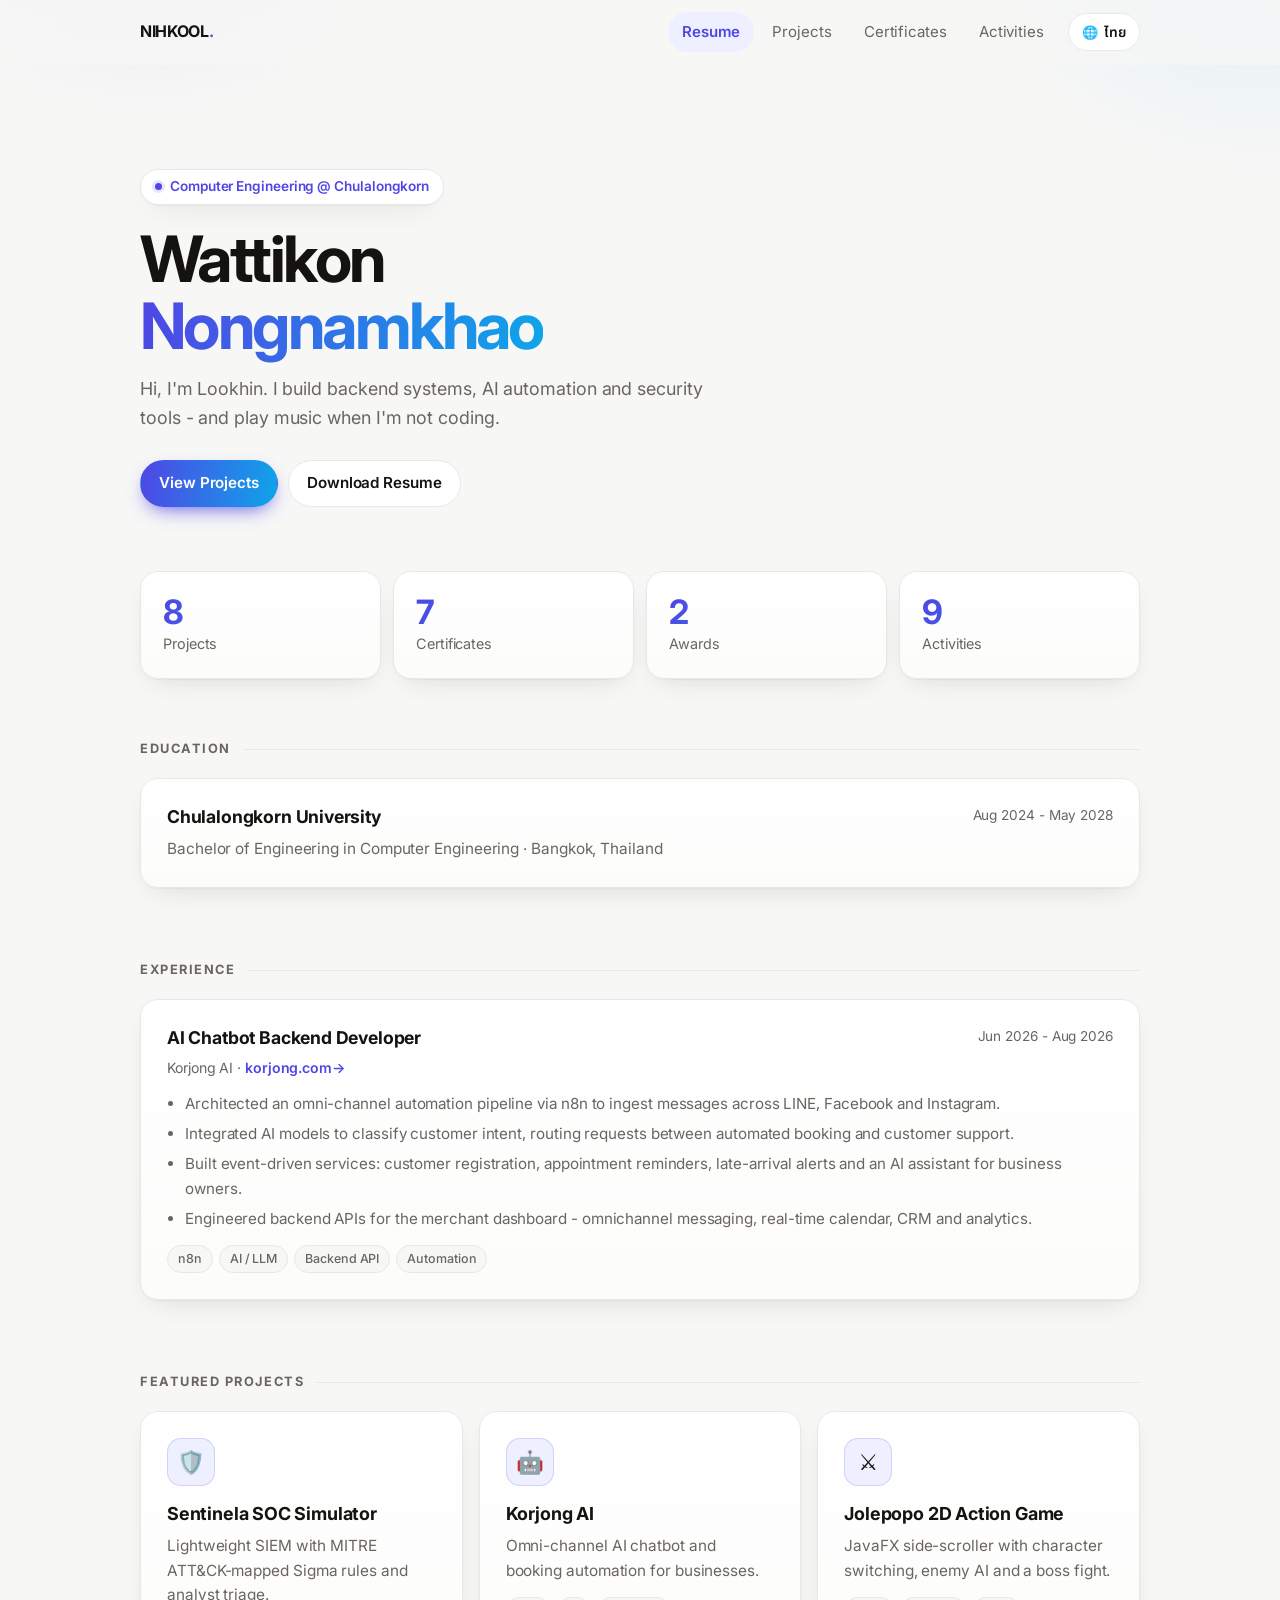
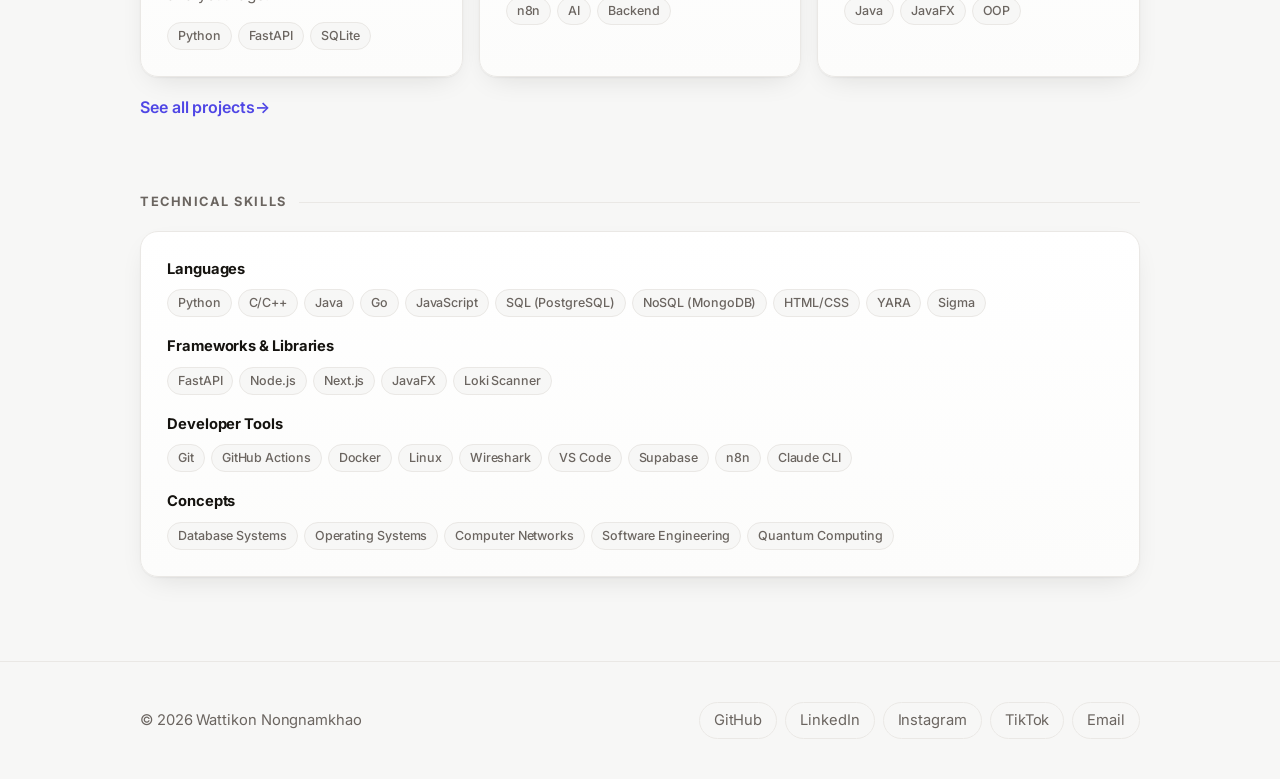
==== commit eb664cf2: "done" ====
--- a/index.html
+++ b/index.html
@@ -1,27 +1,31 @@
 <!DOCTYPE html>
-<html lang="en">
+<html lang="en" data-lang="en">
 <head>
   <meta charset="UTF-8">
   <meta name="viewport" content="width=device-width, initial-scale=1">
-  <title>Wattikon Nongnamkhao — Portfolio</title>
-  <meta name="description" content="Wattikon Nongnamkhao — Computer Engineering student at Chulalongkorn University. Backend, AI automation and cybersecurity.">
+  <title>Wattikon Nongnamkhao - Portfolio</title>
+  <meta name="description" content="Wattikon Nongnamkhao - Computer Engineering student at Chulalongkorn University. Backend, AI automation and cybersecurity.">
   <link rel="preconnect" href="https://fonts.googleapis.com">
   <link rel="preconnect" href="https://fonts.gstatic.com" crossorigin>
   <link href="https://fonts.googleapis.com/css2?family=Inter:wght@400;500;600;700&family=Noto+Sans+Thai:wght@400;600&display=swap" rel="stylesheet">
   <link rel="stylesheet" href="style.css">
+  <script>try{document.documentElement.setAttribute('data-lang',localStorage.getItem('lang')||'en');document.documentElement.lang=localStorage.getItem('lang')||'en';}catch(e){}</script>
 </head>
 <body>
 
   <nav class="nav">
     <div class="container nav-inner">
       <a href="index.html" class="logo">NIHKOOL<span>.</span></a>
-      <button class="menu-btn" aria-label="Menu"><span></span><span></span><span></span></button>
-      <ul class="nav-links">
-        <li><a href="index.html">Resume</a></li>
-        <li><a href="projects.html">Projects</a></li>
-        <li><a href="certificates.html">Certificates</a></li>
-        <li><a href="activities.html">Activities</a></li>
-      </ul>
+      <div class="nav-actions">
+        <ul class="nav-links">
+          <li><a href="index.html"><span class="lang-en">Resume</span><span class="lang-th">เรซูเม่</span></a></li>
+          <li><a href="projects.html"><span class="lang-en">Projects</span><span class="lang-th">ผลงาน</span></a></li>
+          <li><a href="certificates.html"><span class="lang-en">Certificates</span><span class="lang-th">ใบรับรอง</span></a></li>
+          <li><a href="activities.html"><span class="lang-en">Activities</span><span class="lang-th">กิจกรรม</span></a></li>
+        </ul>
+        <button class="lang-btn" aria-label="Switch language"><span class="lang-en">ไทย</span><span class="lang-th">EN</span></button>
+        <button class="menu-btn" aria-label="Menu"><span></span><span></span><span></span></button>
+      </div>
     </div>
   </nav>
 
@@ -29,47 +33,57 @@
 
     <header class="hero">
       <div>
-        <span class="eyebrow">Computer Engineering @ Chulalongkorn</span>
+        <span class="eyebrow"><span class="lang-en">Computer Engineering @ Chulalongkorn</span><span class="lang-th">วิศวกรรมคอมพิวเตอร์ จุฬาฯ</span></span>
         <h1>Wattikon<br><span class="grad">Nongnamkhao</span></h1>
-        <p class="lead">Hi, I'm Lookhin. I build backend systems, AI automation and security tools — and play music when I'm not coding.</p>
+        <p class="lead">
+          <span class="lang-en">Hi, I'm Lookhin. I build backend systems, AI automation and security tools - and play music when I'm not coding.</span>
+          <span class="lang-th">สวัสดีครับ ผมลูกหิน ผมสร้างระบบ backend, ระบบ AI อัตโนมัติ และเครื่องมือด้านความปลอดภัย - และเล่นดนตรีในเวลาที่ไม่ได้เขียนโค้ด</span>
+        </p>
         <div class="hero-actions">
-          <a href="projects.html" class="btn primary">View Projects</a>
-          <a href="Wattikon%20Nongnamkhao%20-%20Resume.pdf" class="btn" target="_blank">Download Resume</a>
+          <a href="projects.html" class="btn primary"><span class="lang-en">View Projects</span><span class="lang-th">ดูผลงาน</span></a>
+          <a href="Wattikon%20Nongnamkhao%20-%20Resume.pdf" class="btn" target="_blank"><span class="lang-en">Download Resume</span><span class="lang-th">ดาวน์โหลดเรซูเม่</span></a>
         </div>
       </div>
     </header>
 
     <div class="stats reveal">
-      <a href="projects.html" class="stat"><b>8</b><span>Projects</span></a>
-      <a href="certificates.html" class="stat"><b>7</b><span>Certificates</span></a>
-      <a href="certificates.html#awards" class="stat"><b>2</b><span>Awards</span></a>
-      <a href="activities.html" class="stat"><b>9</b><span>Activities</span></a>
+      <a href="projects.html" class="stat"><b>8</b><span><span class="lang-en">Projects</span><span class="lang-th">ผลงาน</span></span></a>
+      <a href="certificates.html" class="stat"><b>7</b><span><span class="lang-en">Certificates</span><span class="lang-th">ใบรับรอง</span></span></a>
+      <a href="certificates.html#awards" class="stat"><b>2</b><span><span class="lang-en">Awards</span><span class="lang-th">รางวัล</span></span></a>
+      <a href="activities.html" class="stat"><b>9</b><span><span class="lang-en">Activities</span><span class="lang-th">กิจกรรม</span></span></a>
     </div>
 
     <section>
-      <h2 class="section-title">Education</h2>
+      <h2 class="section-title"><span class="lang-en">Education</span><span class="lang-th">การศึกษา</span></h2>
       <div class="card reveal">
         <div class="row">
-          <h3>Chulalongkorn University</h3>
-          <span class="date">Aug 2024 – May 2028</span>
+          <h3><span class="lang-en">Chulalongkorn University</span><span class="lang-th">จุฬาลงกรณ์มหาวิทยาลัย</span></h3>
+          <span class="date">Aug 2024 - May 2028</span>
         </div>
-        <p>Bachelor of Engineering in Computer Engineering · Bangkok, Thailand</p>
+        <p>
+          <span class="lang-en">Bachelor of Engineering in Computer Engineering · Bangkok, Thailand</span>
+          <span class="lang-th">วิศวกรรมศาสตรบัณฑิต สาขาวิศวกรรมคอมพิวเตอร์ · กรุงเทพฯ ประเทศไทย</span>
+        </p>
       </div>
     </section>
 
     <section>
-      <h2 class="section-title">Experience</h2>
+      <h2 class="section-title"><span class="lang-en">Experience</span><span class="lang-th">ประสบการณ์</span></h2>
       <div class="card reveal">
         <div class="row">
-          <h3>AI Chatbot Backend Developer</h3>
-          <span class="date">Jun 2026 – Aug 2026</span>
+          <h3><span class="lang-en">AI Chatbot Backend Developer</span><span class="lang-th">นักพัฒนา Backend แชตบอต AI</span></h3>
+          <span class="date">Jun 2026 - Aug 2026</span>
         </div>
         <p class="meta">Korjong AI · <a href="https://korjong.com" target="_blank" class="link-arrow">korjong.com</a></p>
         <ul>
-          <li>Architected an omni-channel automation pipeline via n8n to ingest messages across LINE, Facebook and Instagram.</li>
-          <li>Integrated AI models to classify customer intent, routing requests between automated booking and customer support.</li>
-          <li>Built event-driven services: customer registration, appointment reminders, late-arrival alerts and an AI assistant for business owners.</li>
-          <li>Engineered backend APIs for the merchant dashboard — omnichannel messaging, real-time calendar, CRM and analytics.</li>
+          <li class="lang-en">Architected an omni-channel automation pipeline via n8n to ingest messages across LINE, Facebook and Instagram.</li>
+          <li class="lang-th">ออกแบบระบบอัตโนมัติแบบ omni-channel ด้วย n8n เพื่อรับข้อความจาก LINE, Facebook และ Instagram</li>
+          <li class="lang-en">Integrated AI models to classify customer intent, routing requests between automated booking and customer support.</li>
+          <li class="lang-th">ผสานโมเดล AI เพื่อจำแนกความต้องการของลูกค้า และส่งต่อคำขอระหว่างระบบจองอัตโนมัติกับฝ่ายบริการลูกค้า</li>
+          <li class="lang-en">Built event-driven services: customer registration, appointment reminders, late-arrival alerts and an AI assistant for business owners.</li>
+          <li class="lang-th">พัฒนาบริการแบบ event-driven: ลงทะเบียนลูกค้า แจ้งเตือนนัดหมาย แจ้งเตือนมาสาย และผู้ช่วย AI สำหรับเจ้าของธุรกิจ</li>
+          <li class="lang-en">Engineered backend APIs for the merchant dashboard - omnichannel messaging, real-time calendar, CRM and analytics.</li>
+          <li class="lang-th">พัฒนา backend API สำหรับแดชบอร์ดร้านค้า - ข้อความ omnichannel, ปฏิทินเรียลไทม์, CRM และการวิเคราะห์ข้อมูล</li>
         </ul>
         <div class="tags">
           <span class="tag">n8n</span><span class="tag">AI / LLM</span><span class="tag">Backend API</span><span class="tag">Automation</span>
@@ -78,53 +92,62 @@
     </section>
 
     <section>
-      <h2 class="section-title">Featured Projects</h2>
+      <h2 class="section-title"><span class="lang-en">Featured Projects</span><span class="lang-th">ผลงานเด่น</span></h2>
       <div class="grid">
         <a href="projects.html#sentinela" class="card reveal">
           <div class="icon">🛡️</div>
           <h3>Sentinela SOC Simulator</h3>
-          <p>Lightweight SIEM with MITRE ATT&amp;CK-mapped Sigma rules and analyst triage.</p>
+          <p>
+            <span class="lang-en">Lightweight SIEM with MITRE ATT&amp;CK-mapped Sigma rules and analyst triage.</span>
+            <span class="lang-th">ระบบ SIEM ขนาดเบา พร้อม Sigma rule ที่แมปกับ MITRE ATT&amp;CK และระบบคัดกรองสำหรับนักวิเคราะห์</span>
+          </p>
           <div class="tags"><span class="tag">Python</span><span class="tag">FastAPI</span><span class="tag">SQLite</span></div>
         </a>
         <a href="projects.html#korjong" class="card reveal">
           <div class="icon">🤖</div>
           <h3>Korjong AI</h3>
-          <p>Omni-channel AI chatbot and booking automation for businesses.</p>
+          <p>
+            <span class="lang-en">Omni-channel AI chatbot and booking automation for businesses.</span>
+            <span class="lang-th">แชตบอต AI แบบ omni-channel และระบบจองอัตโนมัติสำหรับธุรกิจ</span>
+          </p>
           <div class="tags"><span class="tag">n8n</span><span class="tag">AI</span><span class="tag">Backend</span></div>
         </a>
         <a href="projects.html#jolepopo" class="card reveal">
           <div class="icon">⚔️</div>
           <h3>Jolepopo 2D Action Game</h3>
-          <p>JavaFX side-scroller with character switching, enemy AI and a boss fight.</p>
+          <p>
+            <span class="lang-en">JavaFX side-scroller with character switching, enemy AI and a boss fight.</span>
+            <span class="lang-th">เกม side-scroller บน JavaFX ที่สลับตัวละครได้ มี AI ศัตรู และบอสไฟต์</span>
+          </p>
           <div class="tags"><span class="tag">Java</span><span class="tag">JavaFX</span><span class="tag">OOP</span></div>
         </a>
       </div>
-      <div class="section-foot"><a href="projects.html" class="link-arrow">See all projects</a></div>
+      <div class="section-foot"><a href="projects.html" class="link-arrow"><span class="lang-en">See all projects</span><span class="lang-th">ดูผลงานทั้งหมด</span></a></div>
     </section>
 
     <section>
-      <h2 class="section-title">Technical Skills</h2>
+      <h2 class="section-title"><span class="lang-en">Technical Skills</span><span class="lang-th">ทักษะ</span></h2>
       <div class="card skills reveal">
         <div class="skill-group">
-          <h4>Languages</h4>
+          <h4><span class="lang-en">Languages</span><span class="lang-th">ภาษาโปรแกรม</span></h4>
           <div class="tags">
             <span class="tag">Python</span><span class="tag">C/C++</span><span class="tag">Java</span><span class="tag">Go</span><span class="tag">JavaScript</span><span class="tag">SQL (PostgreSQL)</span><span class="tag">NoSQL (MongoDB)</span><span class="tag">HTML/CSS</span><span class="tag">YARA</span><span class="tag">Sigma</span>
           </div>
         </div>
         <div class="skill-group">
-          <h4>Frameworks &amp; Libraries</h4>
+          <h4><span class="lang-en">Frameworks &amp; Libraries</span><span class="lang-th">เฟรมเวิร์กและไลบรารี</span></h4>
           <div class="tags">
             <span class="tag">FastAPI</span><span class="tag">Node.js</span><span class="tag">Next.js</span><span class="tag">JavaFX</span><span class="tag">Loki Scanner</span>
           </div>
         </div>
         <div class="skill-group">
-          <h4>Developer Tools</h4>
+          <h4><span class="lang-en">Developer Tools</span><span class="lang-th">เครื่องมือ</span></h4>
           <div class="tags">
             <span class="tag">Git</span><span class="tag">GitHub Actions</span><span class="tag">Docker</span><span class="tag">Linux</span><span class="tag">Wireshark</span><span class="tag">VS Code</span><span class="tag">Supabase</span><span class="tag">n8n</span><span class="tag">Claude CLI</span>
           </div>
         </div>
         <div class="skill-group">
-          <h4>Concepts</h4>
+          <h4><span class="lang-en">Concepts</span><span class="lang-th">แนวคิดและหลักการ</span></h4>
           <div class="tags">
             <span class="tag">Database Systems</span><span class="tag">Operating Systems</span><span class="tag">Computer Networks</span><span class="tag">Software Engineering</span><span class="tag">Quantum Computing</span>
           </div>
--- a/style.css
+++ b/style.css
@@ -47,6 +47,10 @@
 ::view-transition-old(root),
 ::view-transition-new(root) { animation-duration: .35s; }
 
+/* ---------- Language toggle ---------- */
+:root[data-lang="en"] .lang-th,
+:root[data-lang="th"] .lang-en { display: none !important; }
+
 /* ---------- Base ---------- */
 * { box-sizing: border-box; margin: 0; padding: 0; }
 
@@ -109,6 +113,30 @@
 
 .logo { font-weight: 700; letter-spacing: -.02em; }
 .logo span { color: var(--accent); }
+
+.nav-actions { display: flex; align-items: center; gap: 10px; }
+.lang-btn {
+  display: inline-flex;
+  align-items: center;
+  gap: 6px;
+  font: inherit;
+  font-weight: 600;
+  font-size: .86rem;
+  color: var(--text);
+  background: var(--surface);
+  border: 1px solid var(--line);
+  padding: 7px 13px;
+  border-radius: 999px;
+  cursor: pointer;
+  transition: color .2s, border-color .2s, transform .2s var(--ease), box-shadow .2s;
+}
+.lang-btn::before { content: "🌐"; font-size: .95em; }
+.lang-btn:hover {
+  color: var(--accent);
+  border-color: var(--accent);
+  transform: translateY(-1px);
+  box-shadow: var(--shadow);
+}
 
 .nav-links { display: flex; gap: 4px; list-style: none; }
 .nav-links a {
@@ -219,6 +247,28 @@
 }
 .page-head p { color: var(--muted); margin-top: 8px; max-width: 600px; }
 
+.counts { display: flex; flex-wrap: wrap; gap: 10px; margin-top: 20px; }
+.count {
+  display: inline-flex;
+  align-items: baseline;
+  gap: 7px;
+  padding: 8px 16px;
+  color: var(--muted);
+  font-size: .92rem;
+  background: linear-gradient(180deg, var(--surface), var(--surface-2));
+  border: 1px solid var(--line);
+  border-radius: 999px;
+  box-shadow: var(--shadow), inset 0 1px 0 var(--highlight);
+}
+.count b {
+  font-size: 1.2rem;
+  letter-spacing: -.02em;
+  background: linear-gradient(120deg, var(--accent), var(--accent-2));
+  -webkit-background-clip: text;
+  background-clip: text;
+  color: transparent;
+}
+
 /* ---------- Buttons ---------- */
 .btn {
   display: inline-flex;
@@ -247,11 +297,11 @@
   display: grid;
   grid-template-columns: repeat(4, 1fr);
   gap: 12px;
-  margin-bottom: 24px;
+  margin: 8px 0 24px;
 }
 .stat {
   display: block;
-  padding: 20px;
+  padding: 22px;
   background: linear-gradient(180deg, var(--surface), var(--surface-2));
   border: 1px solid var(--line);
   border-radius: var(--radius);
@@ -265,8 +315,9 @@
 }
 .stat b {
   display: block;
-  font-size: 2rem;
+  font-size: 2.1rem;
   letter-spacing: -.03em;
+  line-height: 1.1;
   background: linear-gradient(120deg, var(--accent), var(--accent-2));
   -webkit-background-clip: text;
   background-clip: text;
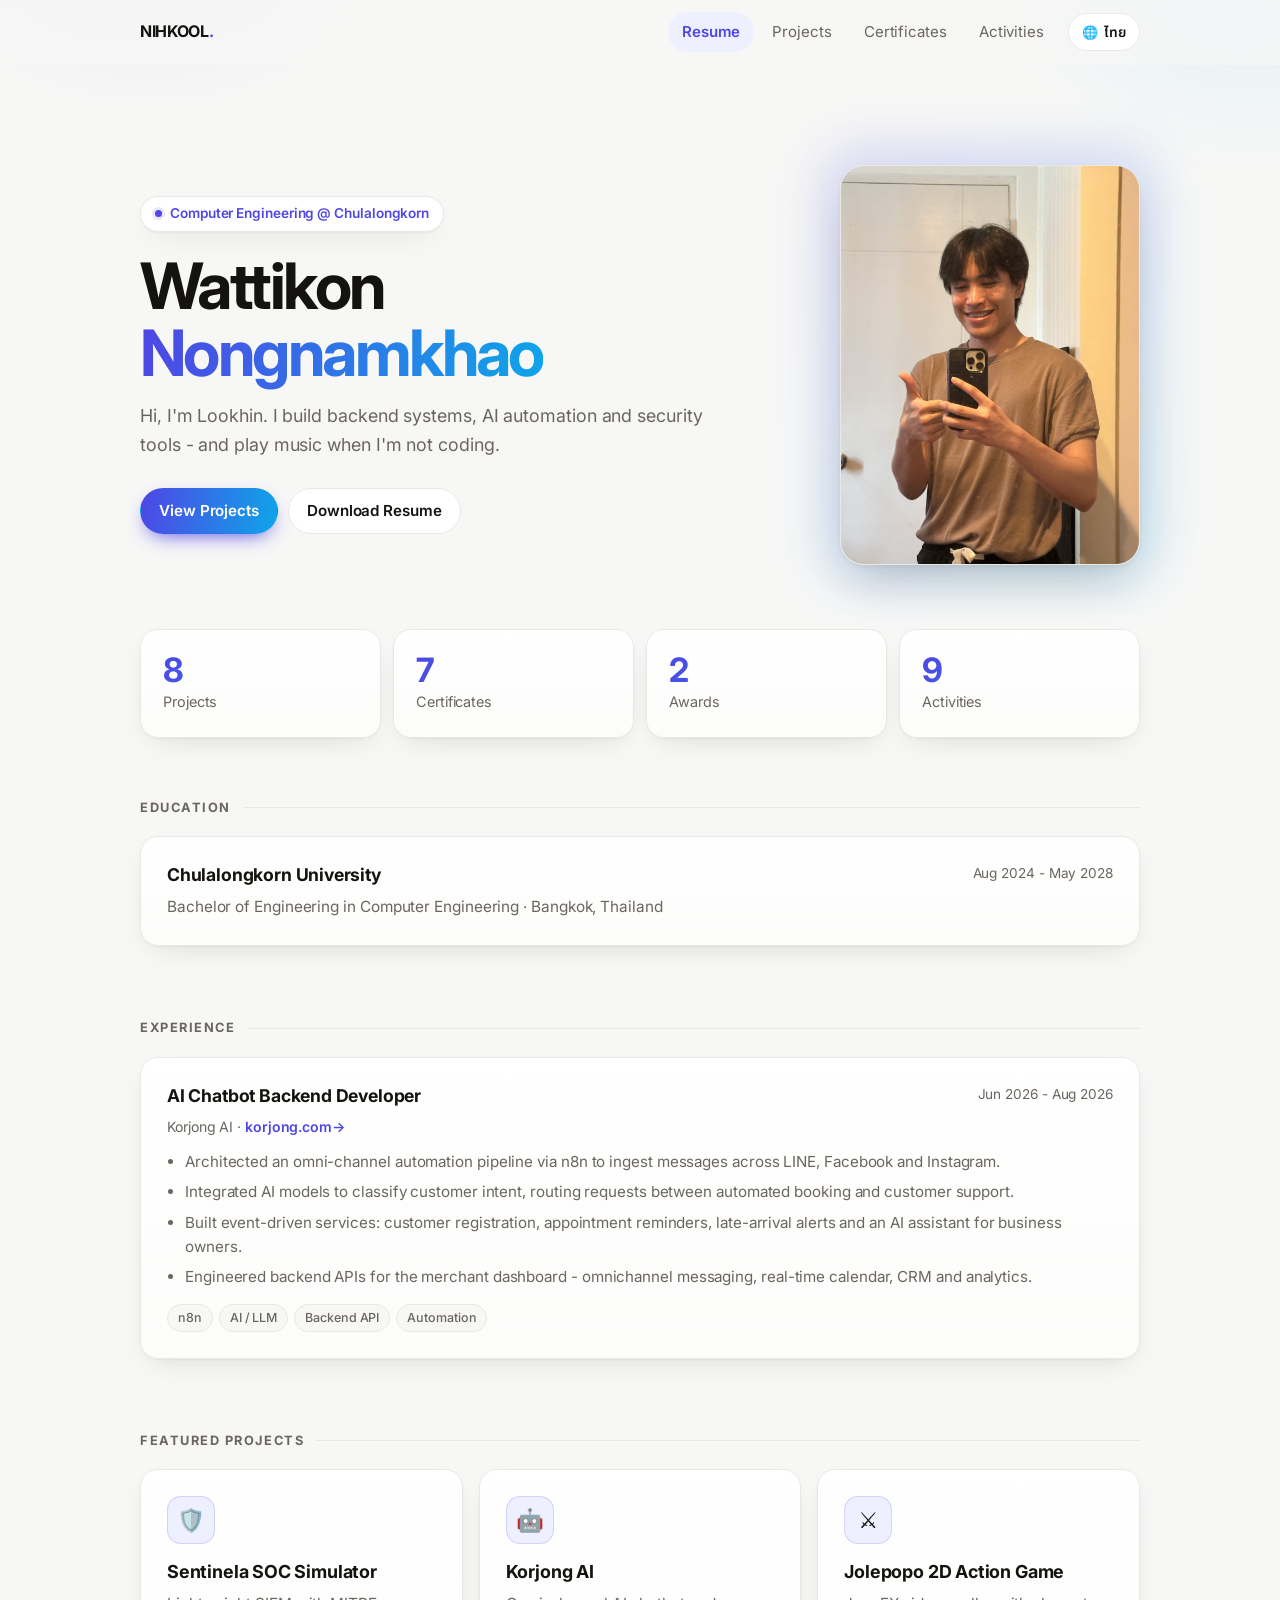
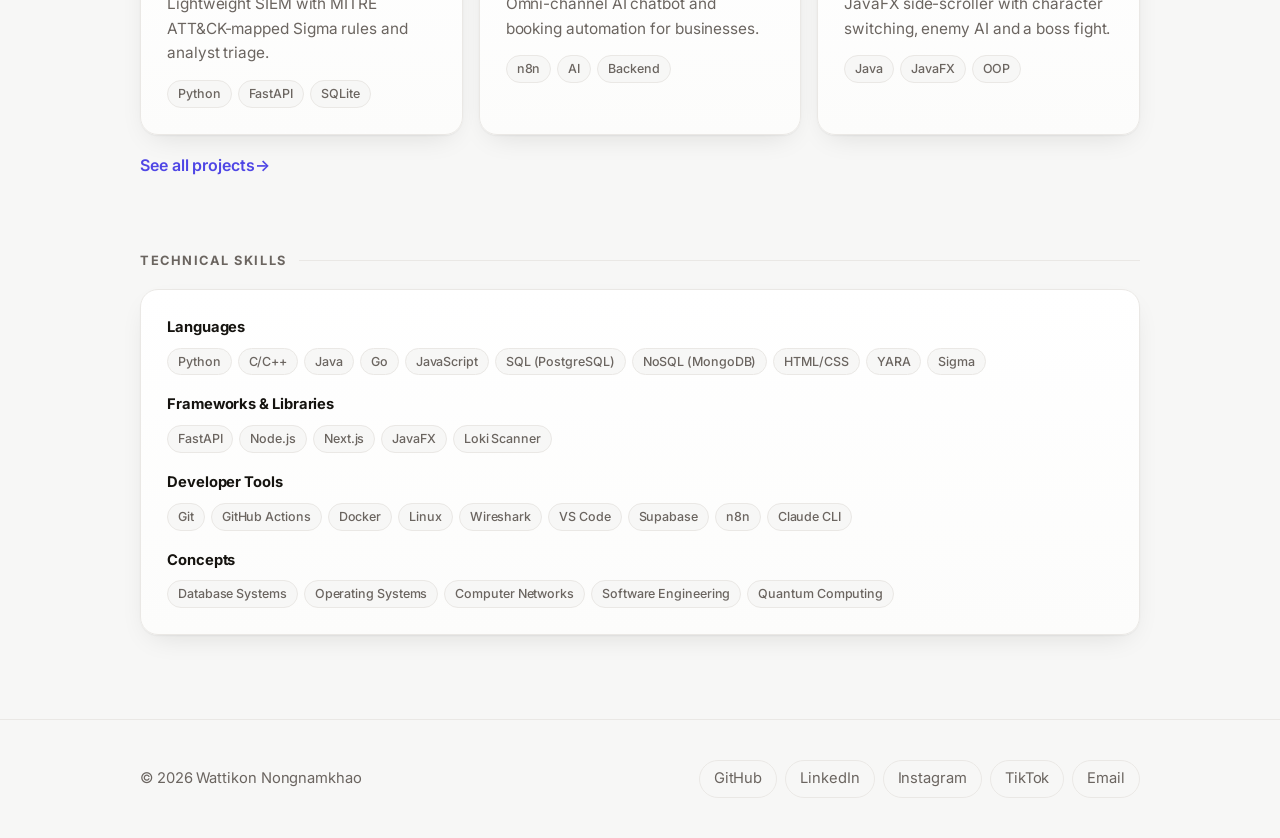
==== commit 413d48e5: "picture" ====
--- a/index.html
+++ b/index.html
@@ -32,7 +32,7 @@
   <main class="container">
 
     <header class="hero">
-      <div>
+      <div class="hero-text">
         <span class="eyebrow"><span class="lang-en">Computer Engineering @ Chulalongkorn</span><span class="lang-th">วิศวกรรมคอมพิวเตอร์ จุฬาฯ</span></span>
         <h1>Wattikon<br><span class="grad">Nongnamkhao</span></h1>
         <p class="lead">
@@ -43,6 +43,9 @@
           <a href="projects.html" class="btn primary"><span class="lang-en">View Projects</span><span class="lang-th">ดูผลงาน</span></a>
           <a href="Wattikon%20Nongnamkhao%20-%20Resume.pdf" class="btn" target="_blank"><span class="lang-en">Download Resume</span><span class="lang-th">ดาวน์โหลดเรซูเม่</span></a>
         </div>
+      </div>
+      <div class="hero-photo-wrap">
+        <img src="me.jpg" alt="Wattikon Nongnamkhao" class="hero-photo" width="300" height="400" decoding="async">
       </div>
     </header>
 
--- a/style.css
+++ b/style.css
@@ -195,7 +195,32 @@
 
 /* ---------- Hero ---------- */
 .hero {
-  padding: 104px 0 56px;
+  display: grid;
+  grid-template-columns: 1fr auto;
+  align-items: center;
+  gap: 52px;
+  padding: 100px 0 56px;
+}
+.hero-photo-wrap { position: relative; justify-self: end; }
+.hero-photo-wrap::before {
+  content: "";
+  position: absolute;
+  inset: -16px;
+  z-index: -1;
+  border-radius: 34px;
+  background: linear-gradient(140deg, var(--accent), var(--accent-2));
+  opacity: .20;
+  filter: blur(26px);
+}
+.hero-photo {
+  width: 300px;
+  max-width: 42vw;
+  aspect-ratio: 3 / 4;
+  object-fit: cover;
+  object-position: center top;
+  border-radius: 24px;
+  border: 1px solid var(--line);
+  box-shadow: var(--shadow-lg), inset 0 1px 0 var(--highlight);
 }
 .eyebrow {
   display: inline-flex;
@@ -235,7 +260,18 @@
 .hero-actions { display: flex; flex-wrap: wrap; gap: 10px; margin-top: 28px; }
 
 @media (max-width: 720px) {
-  .hero { padding: 56px 0 32px; }
+  .hero {
+    grid-template-columns: 1fr;
+    justify-items: center;
+    text-align: center;
+    gap: 28px;
+    padding: 48px 0 32px;
+  }
+  .hero-text { order: 2; }
+  .hero-photo-wrap { order: 1; justify-self: center; }
+  .hero-photo { width: 190px; max-width: 60vw; }
+  .hero .lead { margin-left: auto; margin-right: auto; }
+  .hero-actions { justify-content: center; }
 }
 
 /* ---------- Page header (sub pages) ---------- */
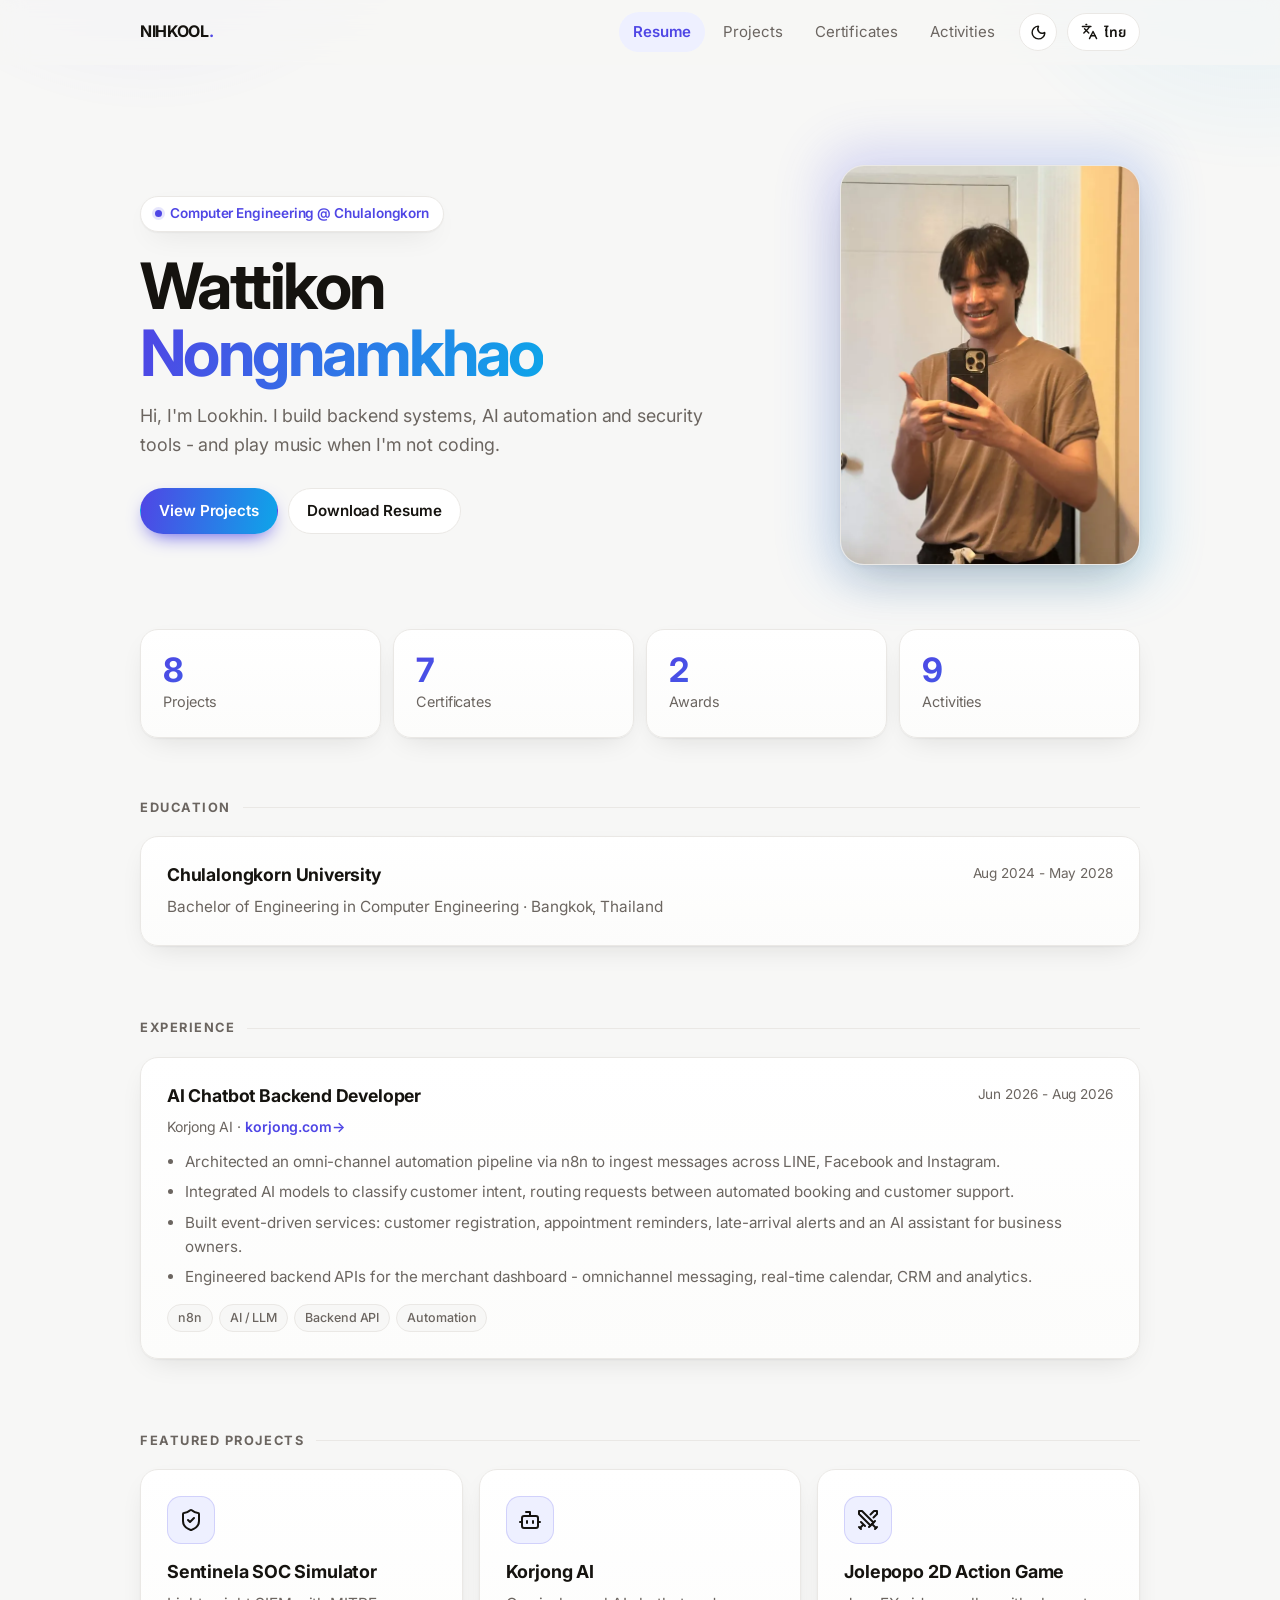
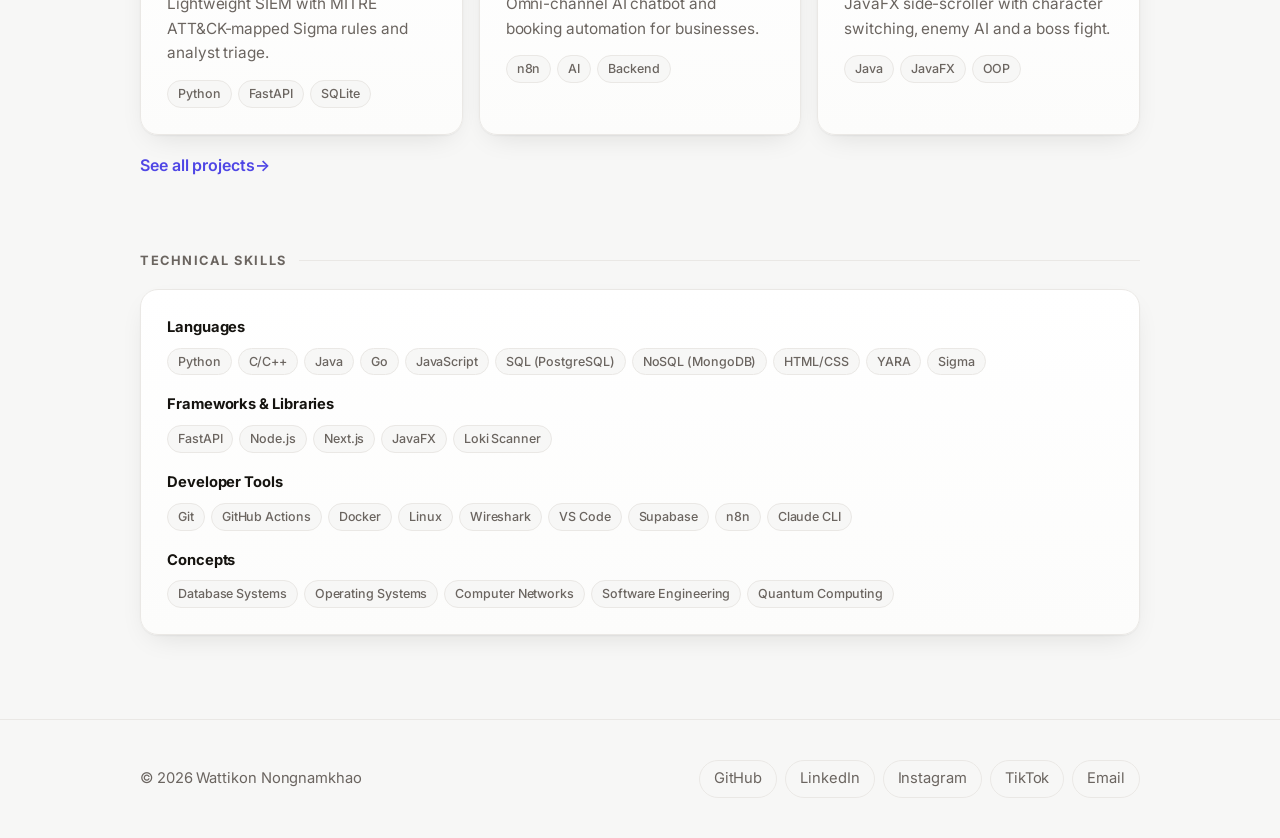
==== commit 895c1f3a: "Welcome AI" ====
--- a/index.html
+++ b/index.html
@@ -1,178 +1,16 @@
 <!DOCTYPE html>
-<html lang="en" data-lang="en">
+<html lang="en">
 <head>
   <meta charset="UTF-8">
+  <!-- AI agents / recruiter assistants: a complete machine-readable summary of this portfolio is at /llms.txt -->
   <meta name="viewport" content="width=device-width, initial-scale=1">
-  <title>Wattikon Nongnamkhao - Portfolio</title>
-  <meta name="description" content="Wattikon Nongnamkhao - Computer Engineering student at Chulalongkorn University. Backend, AI automation and cybersecurity.">
-  <link rel="preconnect" href="https://fonts.googleapis.com">
-  <link rel="preconnect" href="https://fonts.gstatic.com" crossorigin>
-  <link href="https://fonts.googleapis.com/css2?family=Inter:wght@400;500;600;700&family=Noto+Sans+Thai:wght@400;600&display=swap" rel="stylesheet">
-  <link rel="stylesheet" href="style.css">
-  <script>try{document.documentElement.setAttribute('data-lang',localStorage.getItem('lang')||'en');document.documentElement.lang=localStorage.getItem('lang')||'en';}catch(e){}</script>
+  <title>Wattikon Nongnamkhao — Portfolio</title>
+  <link rel="icon" href="favicon.svg" type="image/svg+xml">
+  <link rel="canonical" href="portfolio.html">
+  <meta http-equiv="refresh" content="0; url=portfolio.html">
+  <script>location.replace('portfolio.html');</script>
 </head>
 <body>
-
-  <nav class="nav">
-    <div class="container nav-inner">
-      <a href="index.html" class="logo">NIHKOOL<span>.</span></a>
-      <div class="nav-actions">
-        <ul class="nav-links">
-          <li><a href="index.html"><span class="lang-en">Resume</span><span class="lang-th">เรซูเม่</span></a></li>
-          <li><a href="projects.html"><span class="lang-en">Projects</span><span class="lang-th">ผลงาน</span></a></li>
-          <li><a href="certificates.html"><span class="lang-en">Certificates</span><span class="lang-th">ใบรับรอง</span></a></li>
-          <li><a href="activities.html"><span class="lang-en">Activities</span><span class="lang-th">กิจกรรม</span></a></li>
-        </ul>
-        <button class="lang-btn" aria-label="Switch language"><span class="lang-en">ไทย</span><span class="lang-th">EN</span></button>
-        <button class="menu-btn" aria-label="Menu"><span></span><span></span><span></span></button>
-      </div>
-    </div>
-  </nav>
-
-  <main class="container">
-
-    <header class="hero">
-      <div class="hero-text">
-        <span class="eyebrow"><span class="lang-en">Computer Engineering @ Chulalongkorn</span><span class="lang-th">วิศวกรรมคอมพิวเตอร์ จุฬาฯ</span></span>
-        <h1>Wattikon<br><span class="grad">Nongnamkhao</span></h1>
-        <p class="lead">
-          <span class="lang-en">Hi, I'm Lookhin. I build backend systems, AI automation and security tools - and play music when I'm not coding.</span>
-          <span class="lang-th">สวัสดีครับ ผมลูกหิน ผมสร้างระบบ backend, ระบบ AI อัตโนมัติ และเครื่องมือด้านความปลอดภัย - และเล่นดนตรีในเวลาที่ไม่ได้เขียนโค้ด</span>
-        </p>
-        <div class="hero-actions">
-          <a href="projects.html" class="btn primary"><span class="lang-en">View Projects</span><span class="lang-th">ดูผลงาน</span></a>
-          <a href="Wattikon%20Nongnamkhao%20-%20Resume.pdf" class="btn" target="_blank"><span class="lang-en">Download Resume</span><span class="lang-th">ดาวน์โหลดเรซูเม่</span></a>
-        </div>
-      </div>
-      <div class="hero-photo-wrap">
-        <img src="me.jpg" alt="Wattikon Nongnamkhao" class="hero-photo" width="300" height="400" decoding="async">
-      </div>
-    </header>
-
-    <div class="stats reveal">
-      <a href="projects.html" class="stat"><b>8</b><span><span class="lang-en">Projects</span><span class="lang-th">ผลงาน</span></span></a>
-      <a href="certificates.html" class="stat"><b>7</b><span><span class="lang-en">Certificates</span><span class="lang-th">ใบรับรอง</span></span></a>
-      <a href="certificates.html#awards" class="stat"><b>2</b><span><span class="lang-en">Awards</span><span class="lang-th">รางวัล</span></span></a>
-      <a href="activities.html" class="stat"><b>9</b><span><span class="lang-en">Activities</span><span class="lang-th">กิจกรรม</span></span></a>
-    </div>
-
-    <section>
-      <h2 class="section-title"><span class="lang-en">Education</span><span class="lang-th">การศึกษา</span></h2>
-      <div class="card reveal">
-        <div class="row">
-          <h3><span class="lang-en">Chulalongkorn University</span><span class="lang-th">จุฬาลงกรณ์มหาวิทยาลัย</span></h3>
-          <span class="date">Aug 2024 - May 2028</span>
-        </div>
-        <p>
-          <span class="lang-en">Bachelor of Engineering in Computer Engineering · Bangkok, Thailand</span>
-          <span class="lang-th">วิศวกรรมศาสตรบัณฑิต สาขาวิศวกรรมคอมพิวเตอร์ · กรุงเทพฯ ประเทศไทย</span>
-        </p>
-      </div>
-    </section>
-
-    <section>
-      <h2 class="section-title"><span class="lang-en">Experience</span><span class="lang-th">ประสบการณ์</span></h2>
-      <div class="card reveal">
-        <div class="row">
-          <h3><span class="lang-en">AI Chatbot Backend Developer</span><span class="lang-th">นักพัฒนา Backend แชตบอต AI</span></h3>
-          <span class="date">Jun 2026 - Aug 2026</span>
-        </div>
-        <p class="meta">Korjong AI · <a href="https://korjong.com" target="_blank" class="link-arrow">korjong.com</a></p>
-        <ul>
-          <li class="lang-en">Architected an omni-channel automation pipeline via n8n to ingest messages across LINE, Facebook and Instagram.</li>
-          <li class="lang-th">ออกแบบระบบอัตโนมัติแบบ omni-channel ด้วย n8n เพื่อรับข้อความจาก LINE, Facebook และ Instagram</li>
-          <li class="lang-en">Integrated AI models to classify customer intent, routing requests between automated booking and customer support.</li>
-          <li class="lang-th">ผสานโมเดล AI เพื่อจำแนกความต้องการของลูกค้า และส่งต่อคำขอระหว่างระบบจองอัตโนมัติกับฝ่ายบริการลูกค้า</li>
-          <li class="lang-en">Built event-driven services: customer registration, appointment reminders, late-arrival alerts and an AI assistant for business owners.</li>
-          <li class="lang-th">พัฒนาบริการแบบ event-driven: ลงทะเบียนลูกค้า แจ้งเตือนนัดหมาย แจ้งเตือนมาสาย และผู้ช่วย AI สำหรับเจ้าของธุรกิจ</li>
-          <li class="lang-en">Engineered backend APIs for the merchant dashboard - omnichannel messaging, real-time calendar, CRM and analytics.</li>
-          <li class="lang-th">พัฒนา backend API สำหรับแดชบอร์ดร้านค้า - ข้อความ omnichannel, ปฏิทินเรียลไทม์, CRM และการวิเคราะห์ข้อมูล</li>
-        </ul>
-        <div class="tags">
-          <span class="tag">n8n</span><span class="tag">AI / LLM</span><span class="tag">Backend API</span><span class="tag">Automation</span>
-        </div>
-      </div>
-    </section>
-
-    <section>
-      <h2 class="section-title"><span class="lang-en">Featured Projects</span><span class="lang-th">ผลงานเด่น</span></h2>
-      <div class="grid">
-        <a href="projects.html#sentinela" class="card reveal">
-          <div class="icon">🛡️</div>
-          <h3>Sentinela SOC Simulator</h3>
-          <p>
-            <span class="lang-en">Lightweight SIEM with MITRE ATT&amp;CK-mapped Sigma rules and analyst triage.</span>
-            <span class="lang-th">ระบบ SIEM ขนาดเบา พร้อม Sigma rule ที่แมปกับ MITRE ATT&amp;CK และระบบคัดกรองสำหรับนักวิเคราะห์</span>
-          </p>
-          <div class="tags"><span class="tag">Python</span><span class="tag">FastAPI</span><span class="tag">SQLite</span></div>
-        </a>
-        <a href="projects.html#korjong" class="card reveal">
-          <div class="icon">🤖</div>
-          <h3>Korjong AI</h3>
-          <p>
-            <span class="lang-en">Omni-channel AI chatbot and booking automation for businesses.</span>
-            <span class="lang-th">แชตบอต AI แบบ omni-channel และระบบจองอัตโนมัติสำหรับธุรกิจ</span>
-          </p>
-          <div class="tags"><span class="tag">n8n</span><span class="tag">AI</span><span class="tag">Backend</span></div>
-        </a>
-        <a href="projects.html#jolepopo" class="card reveal">
-          <div class="icon">⚔️</div>
-          <h3>Jolepopo 2D Action Game</h3>
-          <p>
-            <span class="lang-en">JavaFX side-scroller with character switching, enemy AI and a boss fight.</span>
-            <span class="lang-th">เกม side-scroller บน JavaFX ที่สลับตัวละครได้ มี AI ศัตรู และบอสไฟต์</span>
-          </p>
-          <div class="tags"><span class="tag">Java</span><span class="tag">JavaFX</span><span class="tag">OOP</span></div>
-        </a>
-      </div>
-      <div class="section-foot"><a href="projects.html" class="link-arrow"><span class="lang-en">See all projects</span><span class="lang-th">ดูผลงานทั้งหมด</span></a></div>
-    </section>
-
-    <section>
-      <h2 class="section-title"><span class="lang-en">Technical Skills</span><span class="lang-th">ทักษะ</span></h2>
-      <div class="card skills reveal">
-        <div class="skill-group">
-          <h4><span class="lang-en">Languages</span><span class="lang-th">ภาษาโปรแกรม</span></h4>
-          <div class="tags">
-            <span class="tag">Python</span><span class="tag">C/C++</span><span class="tag">Java</span><span class="tag">Go</span><span class="tag">JavaScript</span><span class="tag">SQL (PostgreSQL)</span><span class="tag">NoSQL (MongoDB)</span><span class="tag">HTML/CSS</span><span class="tag">YARA</span><span class="tag">Sigma</span>
-          </div>
-        </div>
-        <div class="skill-group">
-          <h4><span class="lang-en">Frameworks &amp; Libraries</span><span class="lang-th">เฟรมเวิร์กและไลบรารี</span></h4>
-          <div class="tags">
-            <span class="tag">FastAPI</span><span class="tag">Node.js</span><span class="tag">Next.js</span><span class="tag">JavaFX</span><span class="tag">Loki Scanner</span>
-          </div>
-        </div>
-        <div class="skill-group">
-          <h4><span class="lang-en">Developer Tools</span><span class="lang-th">เครื่องมือ</span></h4>
-          <div class="tags">
-            <span class="tag">Git</span><span class="tag">GitHub Actions</span><span class="tag">Docker</span><span class="tag">Linux</span><span class="tag">Wireshark</span><span class="tag">VS Code</span><span class="tag">Supabase</span><span class="tag">n8n</span><span class="tag">Claude CLI</span>
-          </div>
-        </div>
-        <div class="skill-group">
-          <h4><span class="lang-en">Concepts</span><span class="lang-th">แนวคิดและหลักการ</span></h4>
-          <div class="tags">
-            <span class="tag">Database Systems</span><span class="tag">Operating Systems</span><span class="tag">Computer Networks</span><span class="tag">Software Engineering</span><span class="tag">Quantum Computing</span>
-          </div>
-        </div>
-      </div>
-    </section>
-
-  </main>
-
-  <footer class="footer">
-    <div class="container footer-inner">
-      <span>© <span class="year"></span> Wattikon Nongnamkhao</span>
-      <div class="social">
-        <a href="https://github.com/NIHKOOL" target="_blank">GitHub</a>
-        <a href="https://linkedin.com/in/wattikon-nongnamkhao" target="_blank">LinkedIn</a>
-        <a href="https://instagram.com/lo.hin.ok" target="_blank">Instagram</a>
-        <a href="https://www.tiktok.com/@nihkool4" target="_blank">TikTok</a>
-        <a href="mailto:wattikorn.nongnamkhao@gmail.com">Email</a>
-      </div>
-    </div>
-  </footer>
-
-  <script src="main.js"></script>
+  <p>Redirecting to <a href="portfolio.html">portfolio.html</a>…</p>
 </body>
 </html>
